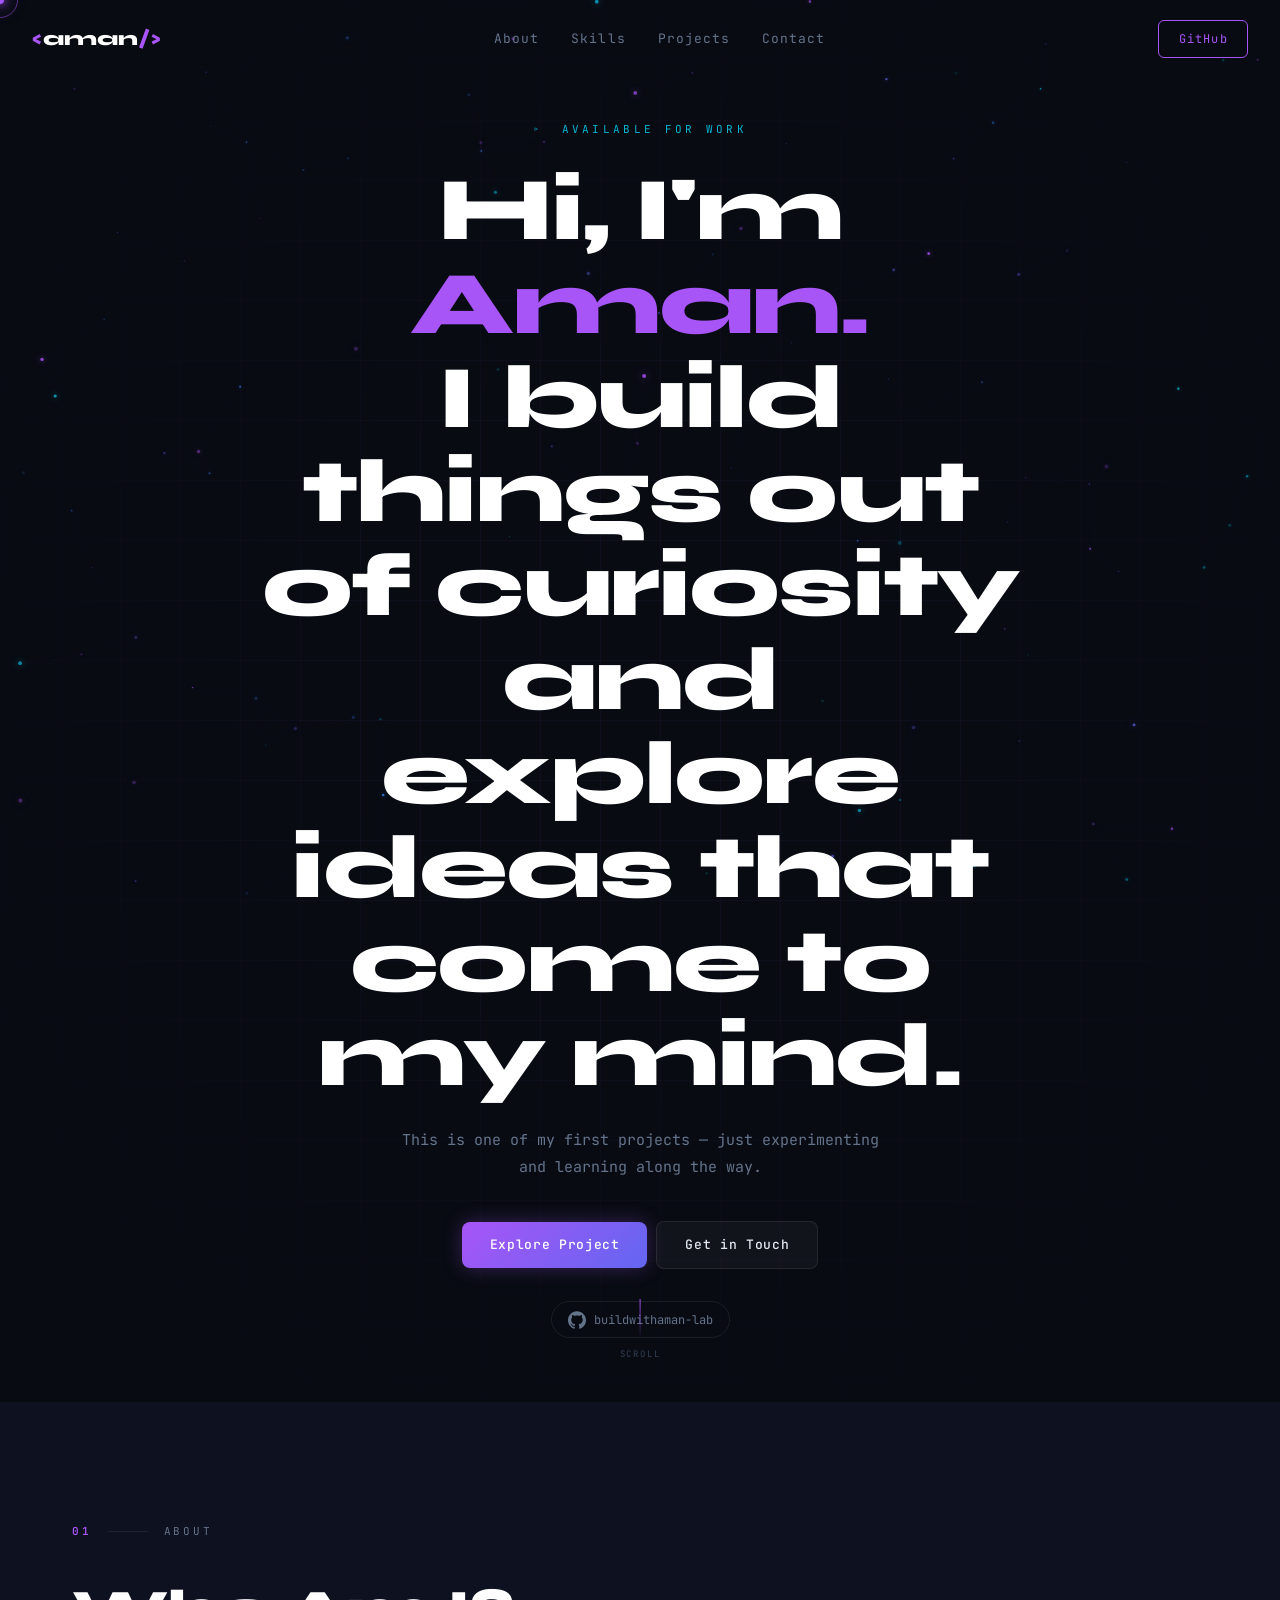
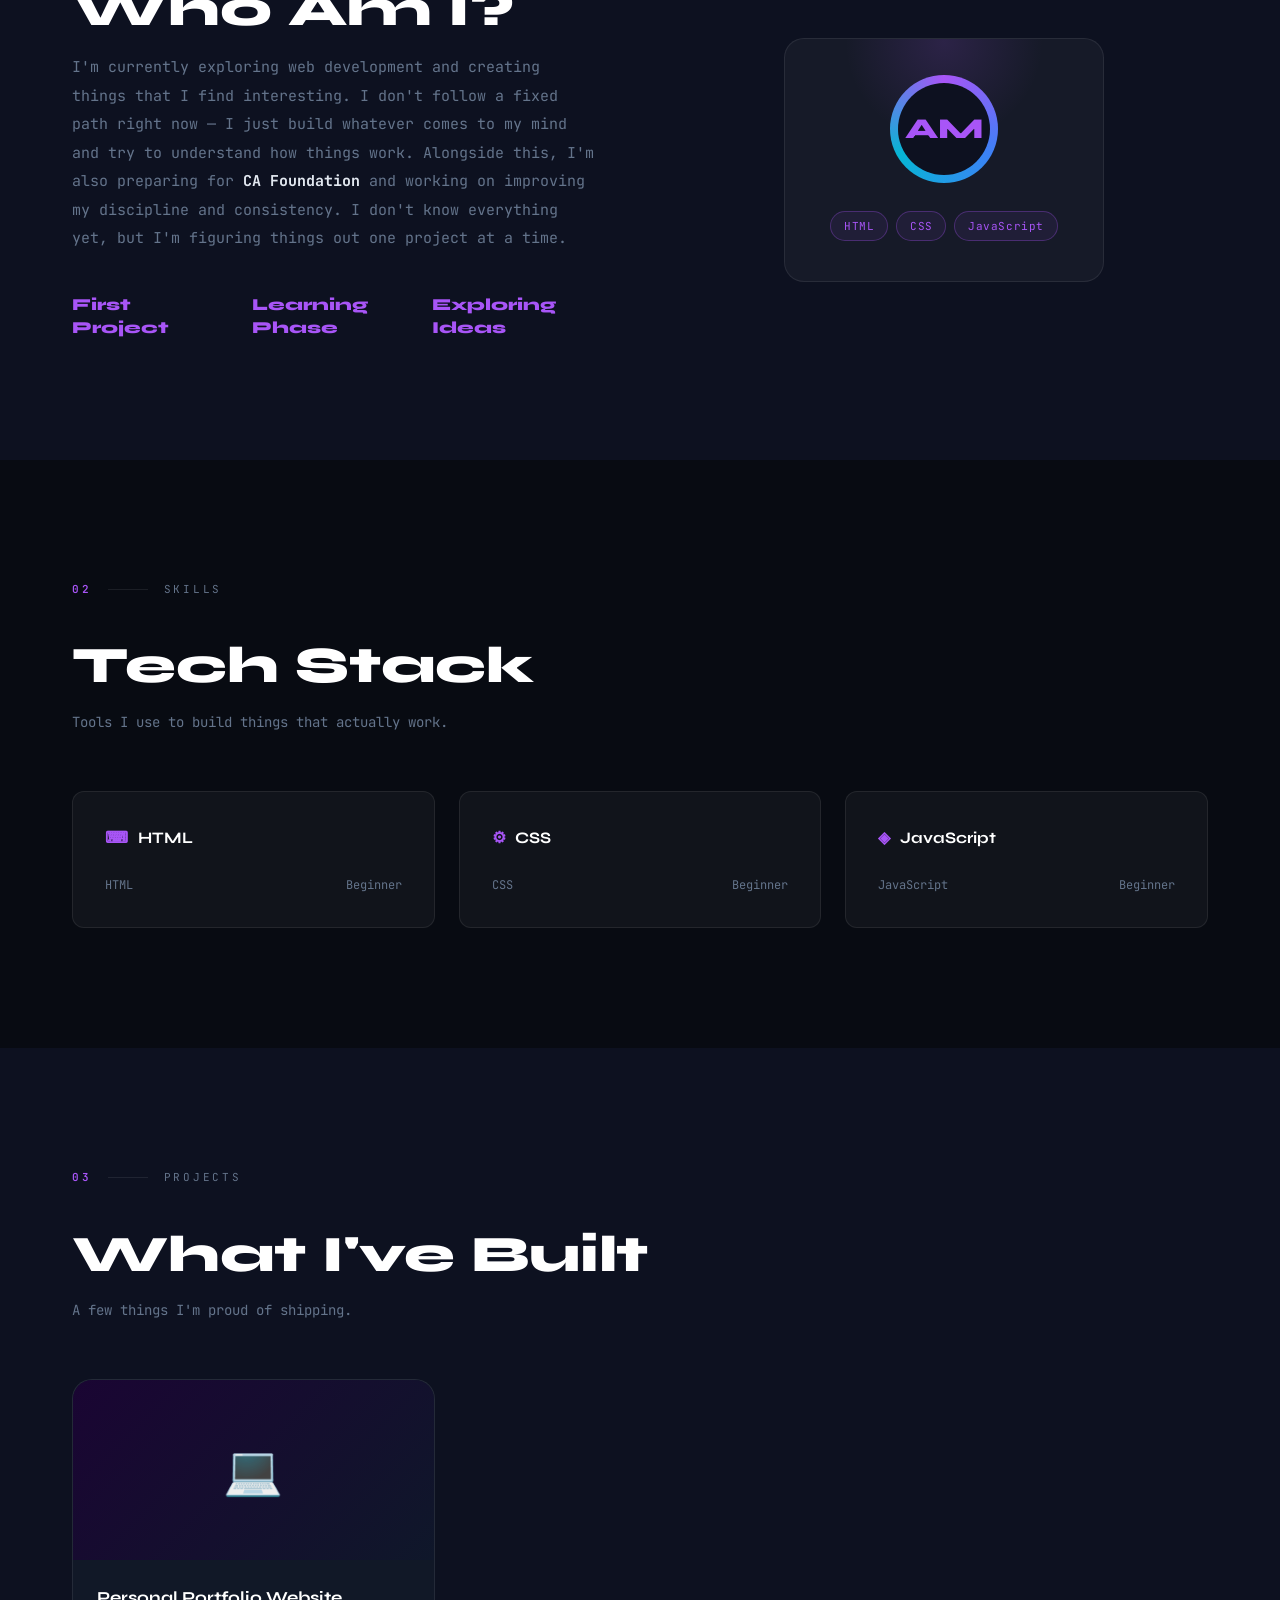
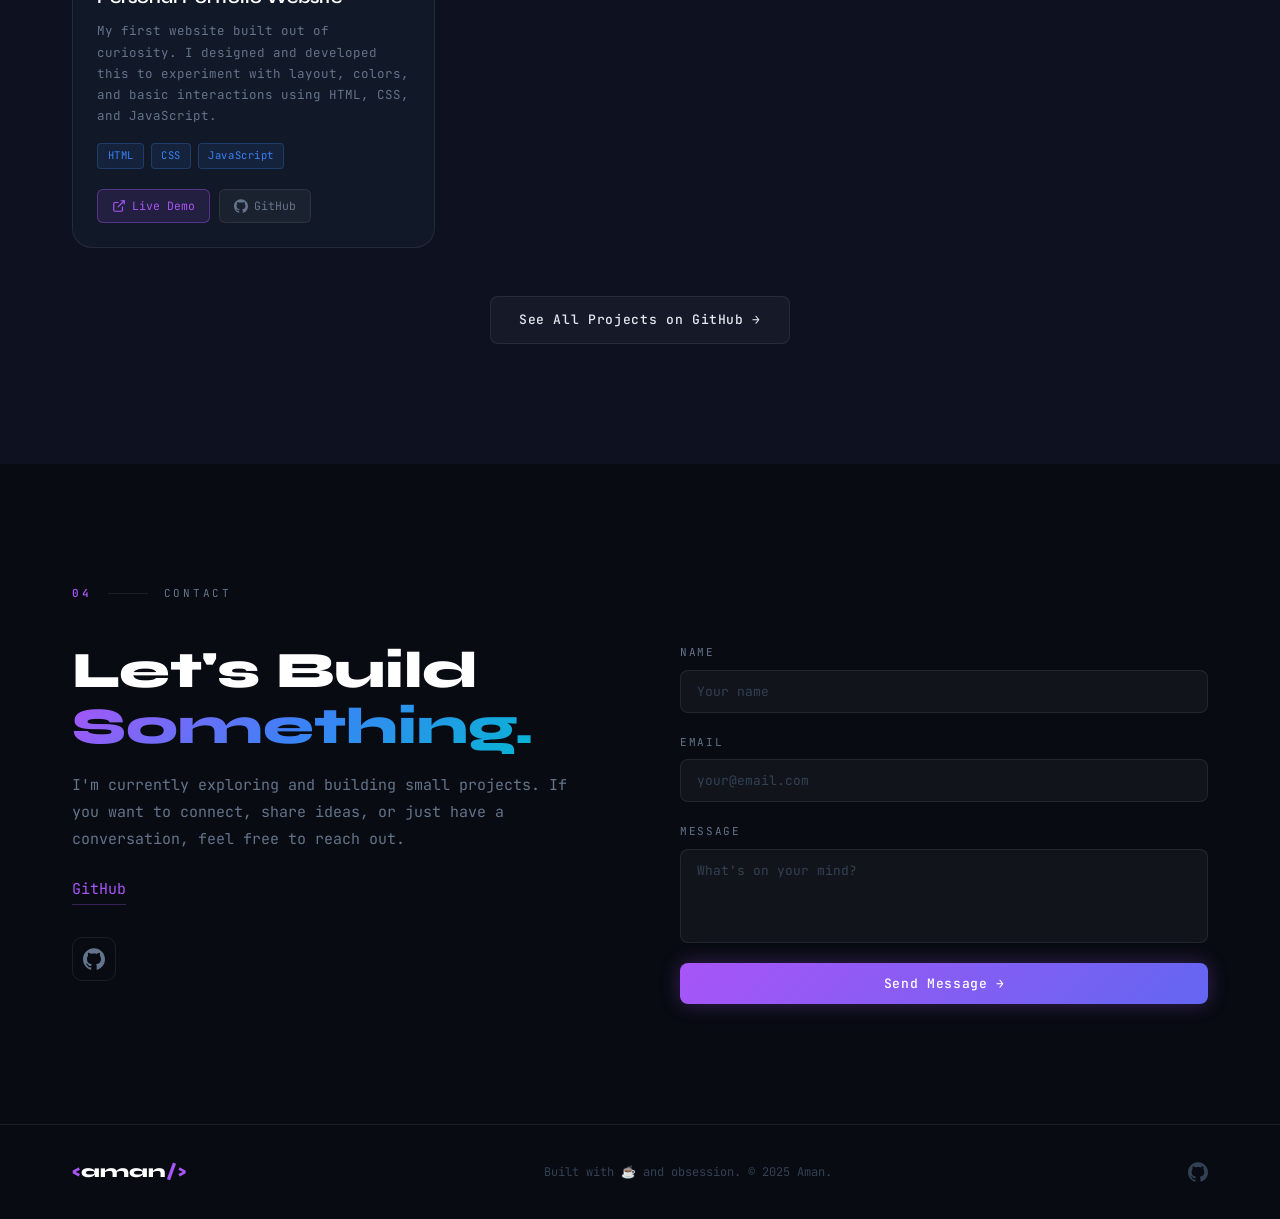
==== index.html @ fbc19b09 "🚀 My portfolio website launched!" ====
<!DOCTYPE html>
<html lang="en">
<head>
  <meta charset="UTF-8" />
  <meta name="viewport" content="width=device-width, initial-scale=1.0" />
  <title>Aman - Developer Portfolio</title>
  <link rel="stylesheet" href="style.css" />
  <link rel="preconnect" href="https://fonts.googleapis.com" />
  <link rel="preconnect" href="https://fonts.gstatic.com" crossorigin />
  <link href="https://fonts.googleapis.com/css2?family=Syne:wght@400;600;700;800&family=JetBrains+Mono:wght@300;400;500&display=swap" rel="stylesheet" />
</head>
<body>

  <!-- Custom Cursor -->
  <div class="cursor-dot" id="cursorDot"></div>
  <div class="cursor-ring" id="cursorRing"></div>

  <!-- Canvas for particles -->
  <canvas id="particleCanvas"></canvas>

  <!-- NAVBAR -->
  <nav class="navbar" id="navbar">
    <div class="nav-logo">
      <span class="logo-bracket">&lt;</span>aman<span class="logo-bracket">/&gt;</span>
    </div>
    <ul class="nav-links" id="navLinks">
      <li><a href="#about" class="nav-link">About</a></li>
      <li><a href="#skills" class="nav-link">Skills</a></li>
      <li><a href="#projects" class="nav-link">Projects</a></li>
      <li><a href="#contact" class="nav-link">Contact</a></li>
    </ul>
    <a href="https://github.com/buildwithaman-lab" target="_blank" class="nav-cta">GitHub</a>
    <button class="hamburger" id="hamburger" aria-label="Menu">
      <span></span><span></span><span></span>
    </button>
  </nav>

  <!-- HERO -->
  <section class="hero" id="hero">
    <div class="hero-grid-overlay"></div>
    <div class="hero-content">
      <p class="hero-eyebrow"><span class="blink">&#9657;</span>&nbsp;AVAILABLE FOR WORK</p>
      <h1 class="hero-title">
        <span class="line-reveal">Hi, I'm <em>Aman.</em></span>
        <span class="line-reveal delay-1">I build things out of curiosity</span>
        <span class="line-reveal delay-2">and explore ideas that come to my mind.</span>
      </h1>
      <p class="hero-sub line-reveal delay-3">
        This is one of my first projects &mdash; just experimenting<br />
        and learning along the way.
      </p>
      <div class="hero-actions line-reveal delay-4">
        <a href="#projects" class="btn btn-primary">Explore Project</a>
        <a href="#contact" class="btn btn-ghost">Get in Touch</a>
      </div>
      <div class="hero-social line-reveal delay-5">
        <a href="https://github.com/buildwithaman-lab" target="_blank" class="social-chip">
          <svg width="18" height="18" viewBox="0 0 24 24" fill="currentColor"><path d="M12 .297c-6.63 0-12 5.373-12 12 0 5.303 3.438 9.8 8.205 11.385.6.113.82-.258.82-.577 0-.285-.01-1.04-.015-2.04-3.338.724-4.042-1.61-4.042-1.61C4.422 18.07 3.633 17.7 3.633 17.7c-1.087-.744.084-.729.084-.729 1.205.084 1.838 1.236 1.838 1.236 1.07 1.835 2.809 1.305 3.495.998.108-.776.417-1.305.76-1.605-2.665-.3-5.466-1.332-5.466-5.93 0-1.31.465-2.38 1.235-3.22-.135-.303-.54-1.523.105-3.176 0 0 1.005-.322 3.3 1.23.96-.267 1.98-.399 3-.405 1.02.006 2.04.138 3 .405 2.28-1.552 3.285-1.23 3.285-1.23.645 1.653.24 2.873.12 3.176.765.84 1.23 1.91 1.23 3.22 0 4.61-2.805 5.625-5.475 5.92.42.36.81 1.096.81 2.22 0 1.606-.015 2.896-.015 3.286 0 .315.21.69.825.57C20.565 22.092 24 17.592 24 12.297c0-6.627-5.373-12-12-12"/></svg>
          buildwithaman-lab
        </a>
      </div>
    </div>
    <div class="hero-scroll-hint">
      <div class="scroll-line"></div>
      <span>SCROLL</span>
    </div>
  </section>

  <!-- ABOUT -->
  <section class="about section" id="about">
    <div class="container">
      <div class="section-label">
        <span class="label-number">01</span>
        <span class="label-line"></span>
        <span class="label-text">ABOUT</span>
      </div>
      <div class="about-grid">
        <div class="about-text reveal">
          <h2 class="section-title">Who Am I?</h2>
          <p>
            I'm currently exploring web development and creating things that I find interesting. I don't
            follow a fixed path right now &mdash; I just build whatever comes to my mind and try to understand
            how things work. Alongside this, I'm also preparing for <strong>CA Foundation</strong> and working
            on improving my discipline and consistency. I don't know everything yet, but I'm figuring things
            out one project at a time.
          </p>
          <div class="about-stats">
            <div class="stat-item">
              <span class="stat-num stat-text">First Project</span>
            </div>
            <div class="stat-item">
              <span class="stat-num stat-text">Learning Phase</span>
            </div>
            <div class="stat-item">
              <span class="stat-num stat-text">Exploring Ideas</span>
            </div>
          </div>
        </div>
        <div class="about-card-wrap reveal delay-1">
          <div class="about-card">
            <div class="card-glow"></div>
            <div class="about-avatar">
              <div class="avatar-ring"></div>
              <div class="avatar-inner">
                <span>AM</span>
              </div>
            </div>
            <div class="about-tags">
              <span class="tag">HTML</span>
              <span class="tag">CSS</span>
              <span class="tag">JavaScript</span>
            </div>
          </div>
        </div>
      </div>
    </div>
  </section>

  <!-- SKILLS -->
  <section class="skills section" id="skills">
    <div class="container">
      <div class="section-label">
        <span class="label-number">02</span>
        <span class="label-line"></span>
        <span class="label-text">SKILLS</span>
      </div>
      <h2 class="section-title reveal">Tech Stack</h2>
      <p class="section-sub reveal">Tools I use to build things that actually work.</p>
      <div class="skills-grid">

        <div class="skill-category reveal">
          <h3 class="category-title"><span class="cat-icon">&#9000;</span> HTML</h3>
          <div class="skill-list">
            <div class="skill-item skill-text-only">
              <span>HTML</span>
              <span class="skill-level">Beginner</span>
            </div>
          </div>
        </div>

        <div class="skill-category reveal delay-1">
          <h3 class="category-title"><span class="cat-icon">&#9881;</span> CSS</h3>
          <div class="skill-list">
            <div class="skill-item skill-text-only">
              <span>CSS</span>
              <span class="skill-level">Beginner</span>
            </div>
          </div>
        </div>

        <div class="skill-category reveal delay-2">
          <h3 class="category-title"><span class="cat-icon">&#9672;</span> JavaScript</h3>
          <div class="skill-list">
            <div class="skill-item skill-text-only">
              <span>JavaScript</span>
              <span class="skill-level">Beginner</span>
            </div>
          </div>
        </div>

      </div>
    </div>
  </section>

  <!-- PROJECTS -->
  <section class="projects section" id="projects">
    <div class="container">
      <div class="section-label">
        <span class="label-number">03</span>
        <span class="label-line"></span>
        <span class="label-text">PROJECTS</span>
      </div>
      <h2 class="section-title reveal">What I've Built</h2>
      <p class="section-sub reveal">A few things I'm proud of shipping.</p>
      <div class="projects-grid">

        <div class="project-card reveal">
          <div class="project-img">
            <div class="project-img-placeholder p1">
              <span class="proj-icon">&#128187;</span>
            </div>
            <div class="project-overlay">
              <span>View Project</span>
            </div>
          </div>
          <div class="project-body">
            <h3 class="project-title">Personal Portfolio Website</h3>
            <p class="project-desc">My first website built out of curiosity. I designed and developed this to experiment with layout, colors, and basic interactions using HTML, CSS, and JavaScript.</p>
            <div class="tech-stack">
              <span class="tech-badge">HTML</span>
              <span class="tech-badge">CSS</span>
              <span class="tech-badge">JavaScript</span>
            </div>
            <div class="project-actions">
              <a href="#hero" class="proj-btn proj-btn-primary">
                <svg width="14" height="14" viewBox="0 0 24 24" fill="none" stroke="currentColor" stroke-width="2"><path d="M18 13v6a2 2 0 0 1-2 2H5a2 2 0 0 1-2-2V8a2 2 0 0 1 2-2h6"/><polyline points="15 3 21 3 21 9"/><line x1="10" y1="14" x2="21" y2="3"/></svg>
                Live Demo
              </a>
              <a href="https://github.com/buildwithaman-lab" target="_blank" class="proj-btn">
                <svg width="14" height="14" viewBox="0 0 24 24" fill="currentColor"><path d="M12 .297c-6.63 0-12 5.373-12 12 0 5.303 3.438 9.8 8.205 11.385.6.113.82-.258.82-.577 0-.285-.01-1.04-.015-2.04-3.338.724-4.042-1.61-4.042-1.61C4.422 18.07 3.633 17.7 3.633 17.7c-1.087-.744.084-.729.084-.729 1.205.084 1.838 1.236 1.838 1.236 1.07 1.835 2.809 1.305 3.495.998.108-.776.417-1.305.76-1.605-2.665-.3-5.466-1.332-5.466-5.93 0-1.31.465-2.38 1.235-3.22-.135-.303-.54-1.523.105-3.176 0 0 1.005-.322 3.3 1.23.96-.267 1.98-.399 3-.405 1.02.006 2.04.138 3 .405 2.28-1.552 3.285-1.23 3.285-1.23.645 1.653.24 2.873.12 3.176.765.84 1.23 1.91 1.23 3.22 0 4.61-2.805 5.625-5.475 5.92.42.36.81 1.096.81 2.22 0 1.606-.015 2.896-.015 3.286 0 .315.21.69.825.57C20.565 22.092 24 17.592 24 12.297c0-6.627-5.373-12-12-12"/></svg>
                GitHub
              </a>
            </div>
          </div>
        </div>

      </div>

      <div class="more-projects reveal">
        <a href="https://github.com/buildwithaman-lab" target="_blank" class="btn btn-ghost">
          See All Projects on GitHub &rarr;
        </a>
      </div>
    </div>
  </section>

  <!-- CONTACT -->
  <section class="contact section" id="contact">
    <div class="container">
      <div class="section-label">
        <span class="label-number">04</span>
        <span class="label-line"></span>
        <span class="label-text">CONTACT</span>
      </div>
      <div class="contact-inner">
        <div class="contact-text reveal">
          <h2 class="section-title">Let's Build<br /><span class="gradient-text">Something.</span></h2>
          <p>
            I'm currently exploring and building small projects. If you want to connect, share ideas, or
            just have a conversation, feel free to reach out.
          </p>
          <a href="https://github.com/buildwithaman-lab" target="_blank" class="contact-email">
            GitHub
          </a>
          <div class="contact-socials">
            <a href="https://github.com/buildwithaman-lab" target="_blank" class="social-link" aria-label="GitHub">
              <svg width="22" height="22" viewBox="0 0 24 24" fill="currentColor"><path d="M12 .297c-6.63 0-12 5.373-12 12 0 5.303 3.438 9.8 8.205 11.385.6.113.82-.258.82-.577 0-.285-.01-1.04-.015-2.04-3.338.724-4.042-1.61-4.042-1.61C4.422 18.07 3.633 17.7 3.633 17.7c-1.087-.744.084-.729.084-.729 1.205.084 1.838 1.236 1.838 1.236 1.07 1.835 2.809 1.305 3.495.998.108-.776.417-1.305.76-1.605-2.665-.3-5.466-1.332-5.466-5.93 0-1.31.465-2.38 1.235-3.22-.135-.303-.54-1.523.105-3.176 0 0 1.005-.322 3.3 1.23.96-.267 1.98-.399 3-.405 1.02.006 2.04.138 3 .405 2.28-1.552 3.285-1.23 3.285-1.23.645 1.653.24 2.873.12 3.176.765.84 1.23 1.91 1.23 3.22 0 4.61-2.805 5.625-5.475 5.92.42.36.81 1.096.81 2.22 0 1.606-.015 2.896-.015 3.286 0 .315.21.69.825.57C20.565 22.092 24 17.592 24 12.297c0-6.627-5.373-12-12-12"/></svg>
            </a>
          </div>
        </div>
        <form class="contact-form reveal delay-1" id="contactForm">
          <div class="form-group">
            <label for="name">Name</label>
            <input type="text" id="name" placeholder="Your name" required />
          </div>
          <div class="form-group">
            <label for="email">Email</label>
            <input type="email" id="email" placeholder="your@email.com" required />
          </div>
          <div class="form-group">
            <label for="message">Message</label>
            <textarea id="message" rows="4" placeholder="What's on your mind?" required></textarea>
          </div>
          <button type="submit" class="btn btn-primary btn-full">
            <span class="btn-text">Send Message</span>
            <span class="btn-icon">&rarr;</span>
          </button>
          <div class="form-success" id="formSuccess">
            &#10003; Message sent! I'll get back to you soon.
          </div>
        </form>
      </div>
    </div>
  </section>

  <!-- FOOTER -->
  <footer class="footer">
    <div class="container">
      <div class="footer-inner">
        <div class="footer-logo">
          <span class="logo-bracket">&lt;</span>aman<span class="logo-bracket">/&gt;</span>
        </div>
        <p class="footer-copy">
          Built with &#9749; and obsession. &copy; 2025 Aman.
        </p>
        <a href="https://github.com/buildwithaman-lab" target="_blank" class="footer-gh">
          <svg width="20" height="20" viewBox="0 0 24 24" fill="currentColor"><path d="M12 .297c-6.63 0-12 5.373-12 12 0 5.303 3.438 9.8 8.205 11.385.6.113.82-.258.82-.577 0-.285-.01-1.04-.015-2.04-3.338.724-4.042-1.61-4.042-1.61C4.422 18.07 3.633 17.7 3.633 17.7c-1.087-.744.084-.729.084-.729 1.205.084 1.838 1.236 1.838 1.236 1.07 1.835 2.809 1.305 3.495.998.108-.776.417-1.305.76-1.605-2.665-.3-5.466-1.332-5.466-5.93 0-1.31.465-2.38 1.235-3.22-.135-.303-.54-1.523.105-3.176 0 0 1.005-.322 3.3 1.23.96-.267 1.98-.399 3-.405 1.02.006 2.04.138 3 .405 2.28-1.552 3.285-1.23 3.285-1.23.645 1.653.24 2.873.12 3.176.765.84 1.23 1.91 1.23 3.22 0 4.61-2.805 5.625-5.475 5.92.42.36.81 1.096.81 2.22 0 1.606-.015 2.896-.015 3.286 0 .315.21.69.825.57C20.565 22.092 24 17.592 24 12.297c0-6.627-5.373-12-12-12"/></svg>
        </a>
      </div>
    </div>
  </footer>

  <script src="script.js"></script>
</body>
</html>
---- style.css ----
/* ━━━━━━━━━━━━━━━━━━━━━━━━━━━━━━━━━━━━━━━━
   AMAN PORTFOLIO — style.css
   Dark Cyberpunk × Neon Precision
   ━━━━━━━━━━━━━━━━━━━━━━━━━━━━━━━━━━━━━━━━ */

/* ─── RESET & VARIABLES ─── */
*, *::before, *::after { box-sizing: border-box; margin: 0; padding: 0; }

:root {
  --bg:           #080b12;
  --bg-2:         #0d1120;
  --bg-3:         #111827;
  --surface:      rgba(255,255,255,0.04);
  --border:       rgba(255,255,255,0.08);

  --neon-purple:  #a855f7;
  --neon-blue:    #3b82f6;
  --neon-cyan:    #06b6d4;
  --accent:       #a855f7;

  --text:         #e2e8f0;
  --text-muted:   #64748b;
  --text-faint:   #334155;

  --font-display: 'Syne', sans-serif;
  --font-mono:    'JetBrains Mono', monospace;

  --radius:       12px;
  --radius-lg:    20px;
  --transition:   0.3s cubic-bezier(0.4,0,0.2,1);
}

html { scroll-behavior: smooth; }

body {
  background: var(--bg);
  color: var(--text);
  font-family: var(--font-mono);
  font-size: 15px;
  line-height: 1.7;
  overflow-x: hidden;
  cursor: none;
}

/* Scrollbar */
::-webkit-scrollbar { width: 4px; }
::-webkit-scrollbar-track { background: var(--bg); }
::-webkit-scrollbar-thumb { background: var(--neon-purple); border-radius: 2px; }

/* ─── CANVAS ─── */
#particleCanvas {
  position: fixed;
  inset: 0;
  z-index: 0;
  pointer-events: none;
}

/* ─── CURSOR ─── */
.cursor-dot {
  width: 8px; height: 8px;
  background: var(--neon-purple);
  border-radius: 50%;
  position: fixed;
  pointer-events: none;
  z-index: 9999;
  transform: translate(-50%, -50%);
  transition: opacity 0.2s;
  box-shadow: 0 0 10px var(--neon-purple), 0 0 20px var(--neon-purple);
}

.cursor-ring {
  width: 36px; height: 36px;
  border: 1.5px solid rgba(168,85,247,0.5);
  border-radius: 50%;
  position: fixed;
  pointer-events: none;
  z-index: 9998;
  transform: translate(-50%, -50%);
  transition: width 0.3s, height 0.3s, border-color 0.3s, background 0.3s;
}

.cursor-ring.hover {
  width: 52px; height: 52px;
  border-color: var(--neon-purple);
  background: rgba(168,85,247,0.08);
}

/* ─── UTILS ─── */
.container {
  max-width: 1200px;
  margin: 0 auto;
  padding: 0 2rem;
}

.section { padding: 120px 0; position: relative; z-index: 1; }

.gradient-text {
  background: linear-gradient(135deg, var(--neon-purple), var(--neon-blue), var(--neon-cyan));
  -webkit-background-clip: text;
  -webkit-text-fill-color: transparent;
  background-clip: text;
}

.section-label {
  display: flex;
  align-items: center;
  gap: 1rem;
  margin-bottom: 2.5rem;
  font-size: 11px;
  letter-spacing: 0.25em;
  color: var(--text-muted);
}

.label-number { color: var(--neon-purple); font-weight: 600; }
.label-line { flex: 0 0 40px; height: 1px; background: var(--border); }

.section-title {
  font-family: var(--font-display);
  font-size: clamp(2rem, 4vw, 3.2rem);
  font-weight: 800;
  line-height: 1.1;
  margin-bottom: 1rem;
  color: #fff;
}

.section-sub {
  color: var(--text-muted);
  margin-bottom: 3.5rem;
  font-size: 14px;
}

/* ─── REVEAL ANIMATION ─── */
.reveal {
  opacity: 0;
  transform: translateY(30px);
  transition: opacity 0.7s ease, transform 0.7s ease;
}
.reveal.visible { opacity: 1; transform: translateY(0); }
.reveal.delay-1 { transition-delay: 0.15s; }
.reveal.delay-2 { transition-delay: 0.3s; }
.reveal.delay-3 { transition-delay: 0.45s; }

/* ─── BUTTONS ─── */
.btn {
  display: inline-flex;
  align-items: center;
  gap: 0.5rem;
  padding: 0.75rem 1.75rem;
  border-radius: 8px;
  font-family: var(--font-mono);
  font-size: 13px;
  font-weight: 500;
  letter-spacing: 0.05em;
  text-decoration: none;
  cursor: none;
  transition: var(--transition);
  border: none;
  position: relative;
  overflow: hidden;
}

.btn-primary {
  background: linear-gradient(135deg, var(--neon-purple), #6366f1);
  color: #fff;
  box-shadow: 0 0 20px rgba(168,85,247,0.3);
}
.btn-primary:hover {
  transform: translateY(-2px);
  box-shadow: 0 0 35px rgba(168,85,247,0.55);
}

.btn-ghost {
  border: 1px solid var(--border);
  color: var(--text);
  background: var(--surface);
}
.btn-ghost:hover {
  border-color: var(--neon-purple);
  color: var(--neon-purple);
  background: rgba(168,85,247,0.08);
}

.btn-full { width: 100%; justify-content: center; }

/* ─── NAVBAR ─── */
.navbar {
  position: fixed;
  top: 0; left: 0; right: 0;
  z-index: 100;
  display: flex;
  align-items: center;
  justify-content: space-between;
  padding: 1.25rem 2rem;
  transition: background 0.3s, backdrop-filter 0.3s, border-bottom 0.3s;
}
.navbar.scrolled {
  background: rgba(8,11,18,0.85);
  backdrop-filter: blur(20px);
  border-bottom: 1px solid var(--border);
}

.nav-logo {
  font-family: var(--font-display);
  font-size: 1.25rem;
  font-weight: 800;
  color: #fff;
  text-decoration: none;
}
.logo-bracket { color: var(--neon-purple); }

.nav-links {
  display: flex;
  gap: 2rem;
  list-style: none;
}
.nav-link {
  color: var(--text-muted);
  text-decoration: none;
  font-size: 13px;
  letter-spacing: 0.08em;
  transition: color var(--transition);
  cursor: none;
}
.nav-link:hover { color: var(--neon-purple); }

.nav-cta {
  display: flex;
  align-items: center;
  gap: 0.4rem;
  padding: 0.5rem 1.2rem;
  border: 1px solid var(--neon-purple);
  border-radius: 6px;
  color: var(--neon-purple);
  text-decoration: none;
  font-size: 12px;
  letter-spacing: 0.1em;
  transition: var(--transition);
  cursor: none;
}
.nav-cta:hover {
  background: rgba(168,85,247,0.12);
  box-shadow: 0 0 15px rgba(168,85,247,0.3);
}

.hamburger {
  display: none;
  flex-direction: column;
  gap: 5px;
  background: none;
  border: none;
  cursor: none;
  padding: 4px;
}
.hamburger span {
  display: block;
  width: 22px; height: 2px;
  background: var(--text);
  transition: var(--transition);
}

/* ─── HERO ─── */
.hero {
  min-height: 100vh;
  display: flex;
  align-items: center;
  justify-content: center;
  padding: 120px 2rem 4rem;
  position: relative;
  z-index: 1;
  overflow: hidden;
}

.hero-grid-overlay {
  position: absolute;
  inset: 0;
  background-image:
    linear-gradient(rgba(168,85,247,0.05) 1px, transparent 1px),
    linear-gradient(90deg, rgba(168,85,247,0.05) 1px, transparent 1px);
  background-size: 60px 60px;
  mask-image: radial-gradient(ellipse at 50% 50%, black 30%, transparent 80%);
  pointer-events: none;
}

.hero-content {
  max-width: 820px;
  text-align: center;
}

.hero-eyebrow {
  font-size: 11px;
  letter-spacing: 0.3em;
  color: var(--neon-cyan);
  margin-bottom: 1.5rem;
  display: flex;
  align-items: center;
  justify-content: center;
  gap: 0.5rem;
}

.blink { animation: blink 1s step-end infinite; }
@keyframes blink { 50% { opacity: 0; } }

.hero-title {
  font-family: var(--font-display);
  font-size: clamp(2.8rem, 7vw, 6rem);
  font-weight: 800;
  line-height: 1.05;
  letter-spacing: -0.02em;
  color: #fff;
  margin-bottom: 1.5rem;
  display: flex;
  flex-direction: column;
}
.hero-title em { font-style: normal; color: var(--neon-purple); }

.hero-sub {
  color: var(--text-muted);
  font-size: 15px;
  margin-bottom: 2.5rem;
  line-height: 1.8;
}

.hero-actions {
  display: flex;
  gap: 1rem;
  justify-content: center;
  flex-wrap: wrap;
  margin-bottom: 2rem;
}

.hero-social { display: flex; justify-content: center; }

.social-chip {
  display: inline-flex;
  align-items: center;
  gap: 0.5rem;
  padding: 0.45rem 1rem;
  border-radius: 100px;
  border: 1px solid var(--border);
  color: var(--text-muted);
  text-decoration: none;
  font-size: 12px;
  transition: var(--transition);
  cursor: none;
}
.social-chip:hover {
  border-color: var(--neon-purple);
  color: var(--neon-purple);
  background: rgba(168,85,247,0.07);
}

/* Line reveal */
.line-reveal {
  display: block;
  opacity: 0;
  transform: translateY(25px);
  animation: lineReveal 0.8s cubic-bezier(0.4,0,0.2,1) forwards;
}
.delay-1 { animation-delay: 0.15s; }
.delay-2 { animation-delay: 0.3s; }
.delay-3 { animation-delay: 0.45s; }
.delay-4 { animation-delay: 0.6s; }
.delay-5 { animation-delay: 0.75s; }

@keyframes lineReveal {
  to { opacity: 1; transform: translateY(0); }
}

/* Scroll hint */
.hero-scroll-hint {
  position: absolute;
  bottom: 2.5rem;
  left: 50%;
  transform: translateX(-50%);
  display: flex;
  flex-direction: column;
  align-items: center;
  gap: 0.5rem;
  color: var(--text-faint);
  font-size: 9px;
  letter-spacing: 0.2em;
  animation: fadeIn 1.5s 1.2s both;
}
.scroll-line {
  width: 1px; height: 40px;
  background: linear-gradient(to bottom, var(--neon-purple), transparent);
  animation: scrollPulse 2s infinite;
}
@keyframes scrollPulse {
  0%,100% { opacity: 0.3; transform: scaleY(1); }
  50% { opacity: 1; transform: scaleY(1.1); }
}
@keyframes fadeIn { from { opacity: 0; } to { opacity: 1; } }

/* ─── ABOUT ─── */
.about { background: var(--bg-2); }

.about-grid {
  display: grid;
  grid-template-columns: 1fr 1fr;
  gap: 5rem;
  align-items: center;
}

.about-text p {
  color: var(--text-muted);
  margin-bottom: 1.25rem;
  line-height: 1.9;
}
.about-text strong { color: var(--text); }

.about-stats {
  display: flex;
  gap: 2.5rem;
  margin-top: 2.5rem;
  flex-wrap: wrap;
}
.stat-item { display: flex; flex-direction: column; gap: 4px; }
.stat-num {
  font-family: var(--font-display);
  font-size: 2.5rem;
  font-weight: 800;
  color: var(--neon-purple);
  line-height: 1;
}
.stat-num-suffix {
  font-family: var(--font-display);
  font-size: 2.5rem;
  font-weight: 800;
  color: var(--neon-purple);
  line-height: 1;
}
.stat-label { font-size: 11px; color: var(--text-muted); letter-spacing: 0.1em; }
.stat-text {
  font-size: 1.05rem;
  line-height: 1.4;
  max-width: 140px;
}

/* About card */
.about-card-wrap { display: flex; justify-content: center; }

.about-card {
  position: relative;
  padding: 2.5rem;
  background: var(--surface);
  border: 1px solid var(--border);
  border-radius: var(--radius-lg);
  display: flex;
  flex-direction: column;
  align-items: center;
  gap: 2rem;
  width: 100%;
  max-width: 320px;
  overflow: hidden;
}

.card-glow {
  position: absolute;
  top: -40%;
  left: 50%;
  transform: translateX(-50%);
  width: 200px; height: 200px;
  background: radial-gradient(circle, rgba(168,85,247,0.15) 0%, transparent 70%);
  pointer-events: none;
}

.about-avatar {
  position: relative;
  width: 100px; height: 100px;
  display: flex;
  align-items: center;
  justify-content: center;
}
.avatar-ring {
  position: absolute;
  inset: -4px;
  border-radius: 50%;
  background: conic-gradient(var(--neon-purple), var(--neon-blue), var(--neon-cyan), var(--neon-purple));
  animation: spinRing 4s linear infinite;
}
@keyframes spinRing { to { transform: rotate(360deg); } }

.avatar-inner {
  position: relative;
  z-index: 1;
  width: 92px; height: 92px;
  background: var(--bg-2);
  border-radius: 50%;
  display: flex;
  align-items: center;
  justify-content: center;
  font-family: var(--font-display);
  font-size: 1.8rem;
  font-weight: 800;
  color: var(--neon-purple);
}

.about-tags {
  display: flex;
  flex-wrap: wrap;
  gap: 0.5rem;
  justify-content: center;
}
.tag {
  padding: 0.3rem 0.8rem;
  border-radius: 100px;
  border: 1px solid rgba(168,85,247,0.3);
  font-size: 11px;
  color: var(--neon-purple);
  background: rgba(168,85,247,0.07);
  letter-spacing: 0.05em;
}

/* ─── SKILLS ─── */
.skills { background: var(--bg); }

.skills-grid {
  display: grid;
  grid-template-columns: repeat(3, 1fr);
  gap: 1.5rem;
}

.skill-category {
  background: var(--surface);
  border: 1px solid var(--border);
  border-radius: var(--radius);
  padding: 2rem;
  transition: border-color var(--transition), transform var(--transition);
}
.skill-category:hover {
  border-color: rgba(168,85,247,0.35);
  transform: translateY(-4px);
}

.category-title {
  font-family: var(--font-display);
  font-size: 1rem;
  font-weight: 700;
  color: #fff;
  margin-bottom: 1.5rem;
  display: flex;
  align-items: center;
  gap: 0.6rem;
}
.cat-icon { color: var(--neon-purple); }

.skill-list { display: flex; flex-direction: column; gap: 1rem; }

.skill-item { display: flex; flex-direction: column; gap: 6px; }
.skill-item > span { font-size: 12px; color: var(--text-muted); }
.skill-text-only {
  flex-direction: row;
  align-items: center;
  justify-content: space-between;
  gap: 1rem;
}
.skill-level {
  font-size: 12px;
  color: var(--text-muted);
}

.skill-bar {
  height: 4px;
  background: rgba(255,255,255,0.06);
  border-radius: 2px;
  overflow: hidden;
}
.skill-fill {
  height: 100%;
  width: 0;
  background: linear-gradient(90deg, var(--neon-purple), var(--neon-blue));
  border-radius: 2px;
  transition: width 1.2s cubic-bezier(0.4,0,0.2,1);
  box-shadow: 0 0 8px rgba(168,85,247,0.5);
}

/* ─── PROJECTS ─── */
.projects { background: var(--bg-2); }

.projects-grid {
  display: grid;
  grid-template-columns: repeat(3, 1fr);
  gap: 1.5rem;
  margin-bottom: 3rem;
}

.project-card {
  background: var(--bg-3);
  border: 1px solid var(--border);
  border-radius: var(--radius-lg);
  overflow: hidden;
  transition: transform var(--transition), border-color var(--transition), box-shadow var(--transition);
}
.project-card:hover {
  transform: translateY(-6px);
  border-color: rgba(168,85,247,0.4);
  box-shadow: 0 20px 60px rgba(0,0,0,0.4), 0 0 30px rgba(168,85,247,0.1);
}

.project-img {
  position: relative;
  height: 180px;
  overflow: hidden;
}
.project-img-placeholder {
  width: 100%; height: 100%;
  display: flex;
  align-items: center;
  justify-content: center;
  font-size: 3rem;
  transition: transform var(--transition);
}
.p1 { background: linear-gradient(135deg, #1a0533, #0f172a); }
.p2 { background: linear-gradient(135deg, #0a1628, #1a1040); }
.p3 { background: linear-gradient(135deg, #051828, #0f2040); }

.project-card:hover .project-img-placeholder { transform: scale(1.05); }

.project-overlay {
  position: absolute;
  inset: 0;
  background: rgba(168,85,247,0.15);
  backdrop-filter: blur(4px);
  display: flex;
  align-items: center;
  justify-content: center;
  color: var(--neon-purple);
  font-size: 13px;
  letter-spacing: 0.1em;
  opacity: 0;
  transition: opacity var(--transition);
}
.project-card:hover .project-overlay { opacity: 1; }

.project-body { padding: 1.5rem; }

.project-title {
  font-family: var(--font-display);
  font-size: 1.05rem;
  font-weight: 700;
  color: #fff;
  margin-bottom: 0.5rem;
}

.project-desc {
  font-size: 12.5px;
  color: var(--text-muted);
  line-height: 1.7;
  margin-bottom: 1rem;
}

.tech-stack {
  display: flex;
  flex-wrap: wrap;
  gap: 0.4rem;
  margin-bottom: 1.25rem;
}
.tech-badge {
  padding: 0.2rem 0.6rem;
  border-radius: 4px;
  font-size: 10.5px;
  letter-spacing: 0.05em;
  background: rgba(59,130,246,0.1);
  border: 1px solid rgba(59,130,246,0.25);
  color: var(--neon-blue);
}

.project-actions { display: flex; gap: 0.6rem; }

.proj-btn {
  display: inline-flex;
  align-items: center;
  gap: 0.4rem;
  padding: 0.4rem 0.85rem;
  border-radius: 6px;
  font-size: 11.5px;
  text-decoration: none;
  color: var(--text-muted);
  border: 1px solid var(--border);
  background: var(--surface);
  transition: var(--transition);
  cursor: none;
  font-family: var(--font-mono);
}
.proj-btn:hover {
  color: var(--text);
  border-color: rgba(255,255,255,0.2);
}
.proj-btn-primary {
  background: rgba(168,85,247,0.12);
  border-color: rgba(168,85,247,0.4);
  color: var(--neon-purple);
}
.proj-btn-primary:hover {
  background: rgba(168,85,247,0.22);
  border-color: var(--neon-purple);
  color: var(--neon-purple);
  box-shadow: 0 0 12px rgba(168,85,247,0.25);
}

.more-projects { display: flex; justify-content: center; }

/* ─── CONTACT ─── */
.contact { background: var(--bg); }

.contact-inner {
  display: grid;
  grid-template-columns: 1fr 1fr;
  gap: 5rem;
  align-items: start;
}

.contact-text p {
  color: var(--text-muted);
  margin-bottom: 1.5rem;
  line-height: 1.8;
}

.contact-email {
  display: inline-block;
  font-size: 15px;
  color: var(--neon-purple);
  text-decoration: none;
  border-bottom: 1px solid rgba(168,85,247,0.3);
  padding-bottom: 2px;
  transition: border-color var(--transition), color var(--transition);
  cursor: none;
  margin-bottom: 2rem;
}
.contact-email:hover {
  border-color: var(--neon-purple);
  color: var(--neon-cyan);
}

.contact-socials { display: flex; gap: 1rem; }
.social-link {
  display: flex;
  align-items: center;
  justify-content: center;
  width: 44px; height: 44px;
  border-radius: 10px;
  border: 1px solid var(--border);
  color: var(--text-muted);
  text-decoration: none;
  transition: var(--transition);
  cursor: none;
}
.social-link:hover {
  border-color: var(--neon-purple);
  color: var(--neon-purple);
  background: rgba(168,85,247,0.08);
  box-shadow: 0 0 15px rgba(168,85,247,0.2);
}

/* Contact Form */
.contact-form { display: flex; flex-direction: column; gap: 1.25rem; }

.form-group { display: flex; flex-direction: column; gap: 0.5rem; }
.form-group label {
  font-size: 11px;
  letter-spacing: 0.15em;
  color: var(--text-muted);
  text-transform: uppercase;
}

.form-group input,
.form-group textarea {
  background: var(--surface);
  border: 1px solid var(--border);
  border-radius: 8px;
  padding: 0.75rem 1rem;
  color: var(--text);
  font-family: var(--font-mono);
  font-size: 13px;
  outline: none;
  transition: border-color var(--transition), box-shadow var(--transition);
  resize: none;
}
.form-group input:focus,
.form-group textarea:focus {
  border-color: rgba(168,85,247,0.6);
  box-shadow: 0 0 0 3px rgba(168,85,247,0.08);
}

.form-group input::placeholder,
.form-group textarea::placeholder { color: var(--text-faint); }

.btn-icon { transition: transform var(--transition); }
.btn-primary:hover .btn-icon { transform: translateX(4px); }

.form-success {
  display: none;
  text-align: center;
  color: var(--neon-cyan);
  font-size: 13px;
  padding: 0.75rem;
  border-radius: 8px;
  background: rgba(6,182,212,0.08);
  border: 1px solid rgba(6,182,212,0.2);
  animation: fadeIn 0.4s ease;
}

/* ─── FOOTER ─── */
.footer {
  position: relative;
  z-index: 1;
  border-top: 1px solid var(--border);
  padding: 2rem 0;
  background: var(--bg);
}

.footer-inner {
  display: flex;
  align-items: center;
  justify-content: space-between;
  flex-wrap: wrap;
  gap: 1rem;
}

.footer-logo {
  font-family: var(--font-display);
  font-size: 1.1rem;
  font-weight: 800;
  color: #fff;
}

.footer-copy {
  font-size: 12px;
  color: var(--text-faint);
}

.footer-gh {
  display: flex;
  align-items: center;
  color: var(--text-faint);
  text-decoration: none;
  transition: color var(--transition);
  cursor: none;
}
.footer-gh:hover { color: var(--neon-purple); }

/* ─── MOBILE ─── */
@media (max-width: 900px) {
  .about-grid { grid-template-columns: 1fr; gap: 3rem; }
  .skills-grid { grid-template-columns: 1fr; }
  .projects-grid { grid-template-columns: 1fr; }
  .contact-inner { grid-template-columns: 1fr; gap: 3rem; }
  .about-card-wrap { display: none; }
}

@media (max-width: 768px) {
  .nav-links, .nav-cta { display: none; }

  .nav-links.open {
    display: flex;
    flex-direction: column;
    position: fixed;
    top: 64px; left: 0; right: 0;
    background: rgba(8,11,18,0.97);
    backdrop-filter: blur(20px);
    padding: 2rem;
    gap: 1.5rem;
    border-bottom: 1px solid var(--border);
    z-index: 99;
  }
  .nav-links.open .nav-link { font-size: 1rem; }

  .hamburger { display: flex; }

  .hero { padding: 100px 1.5rem 3rem; }
  .hero-title { font-size: clamp(2.2rem, 8vw, 3.5rem); }

  .section { padding: 80px 0; }
  .container { padding: 0 1.25rem; }

  .hero-actions { flex-direction: column; align-items: center; }

  .footer-inner { flex-direction: column; text-align: center; }

  body { cursor: auto; }
  .cursor-dot, .cursor-ring { display: none; }
}

@media (max-width: 480px) {
  .about-stats { gap: 1.5rem; }
  .stat-num, .stat-num-suffix { font-size: 2rem; }
  .projects-grid { grid-template-columns: 1fr; }
}
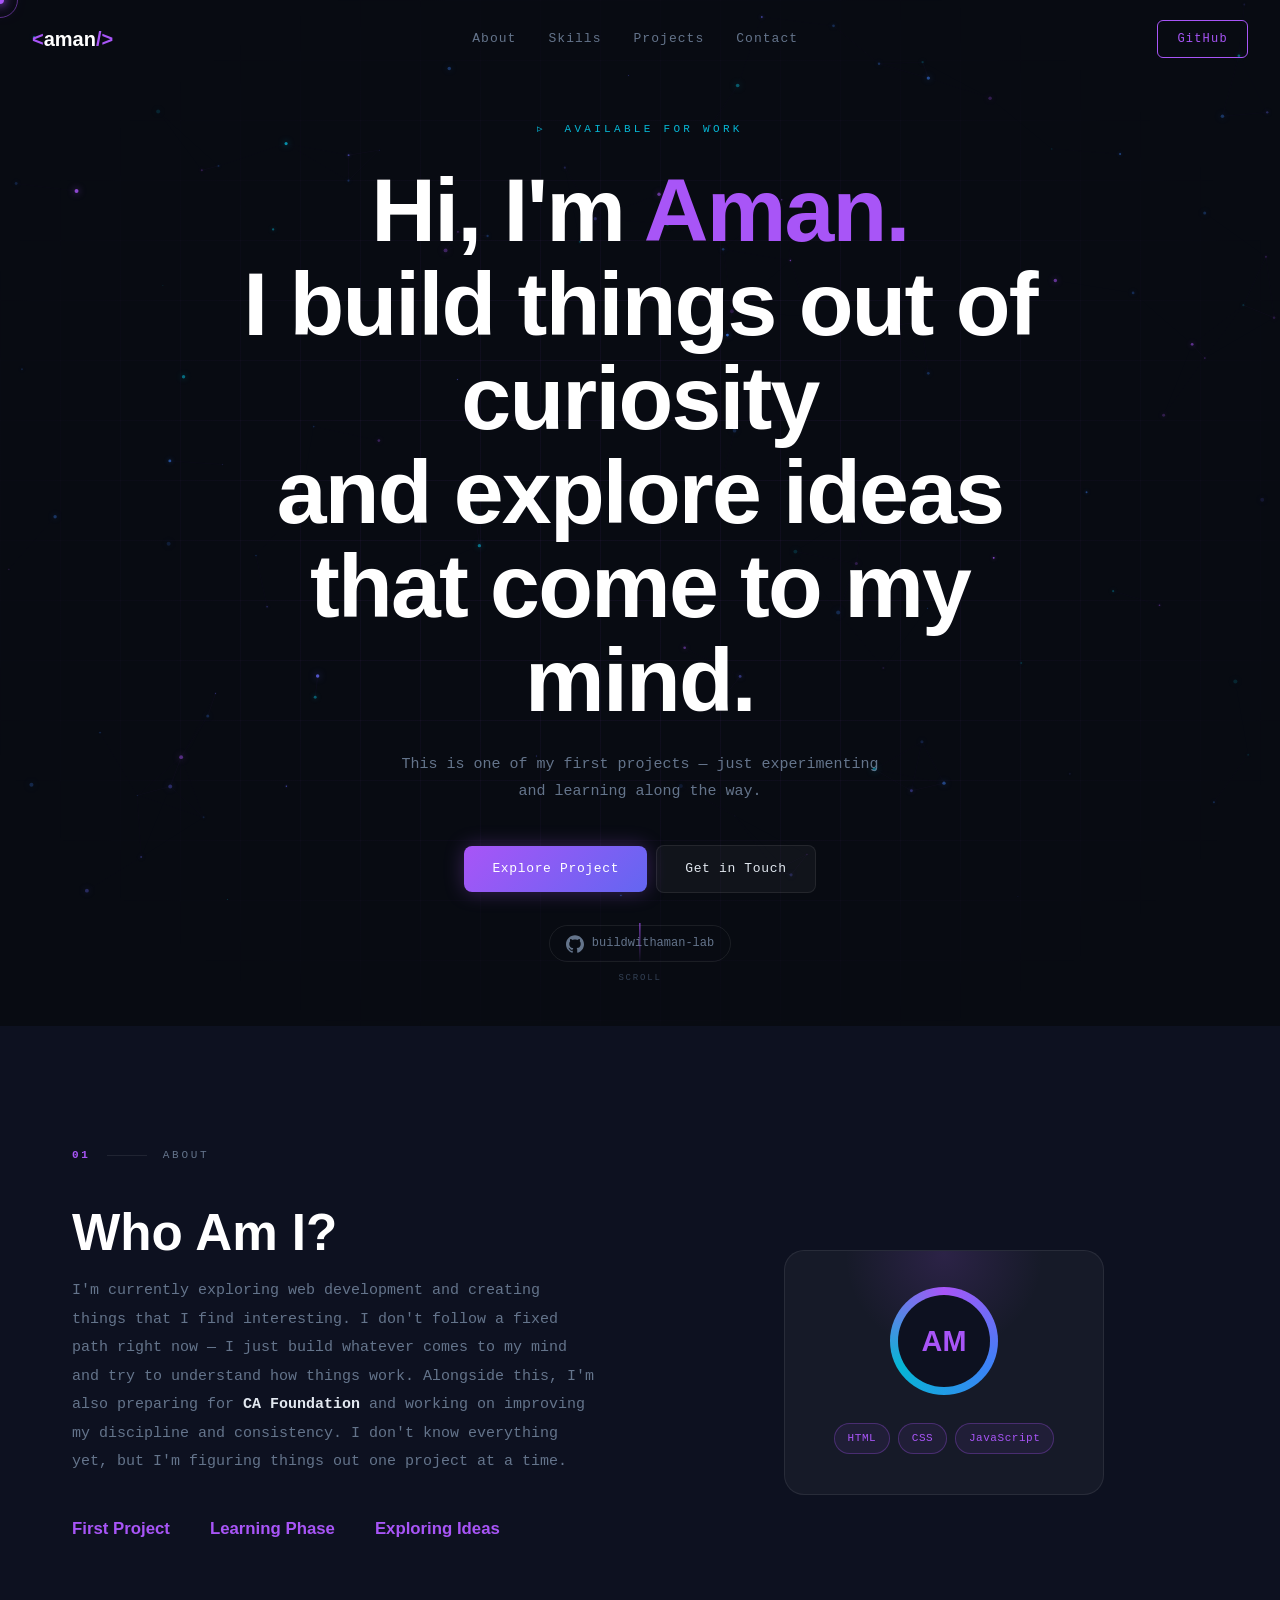
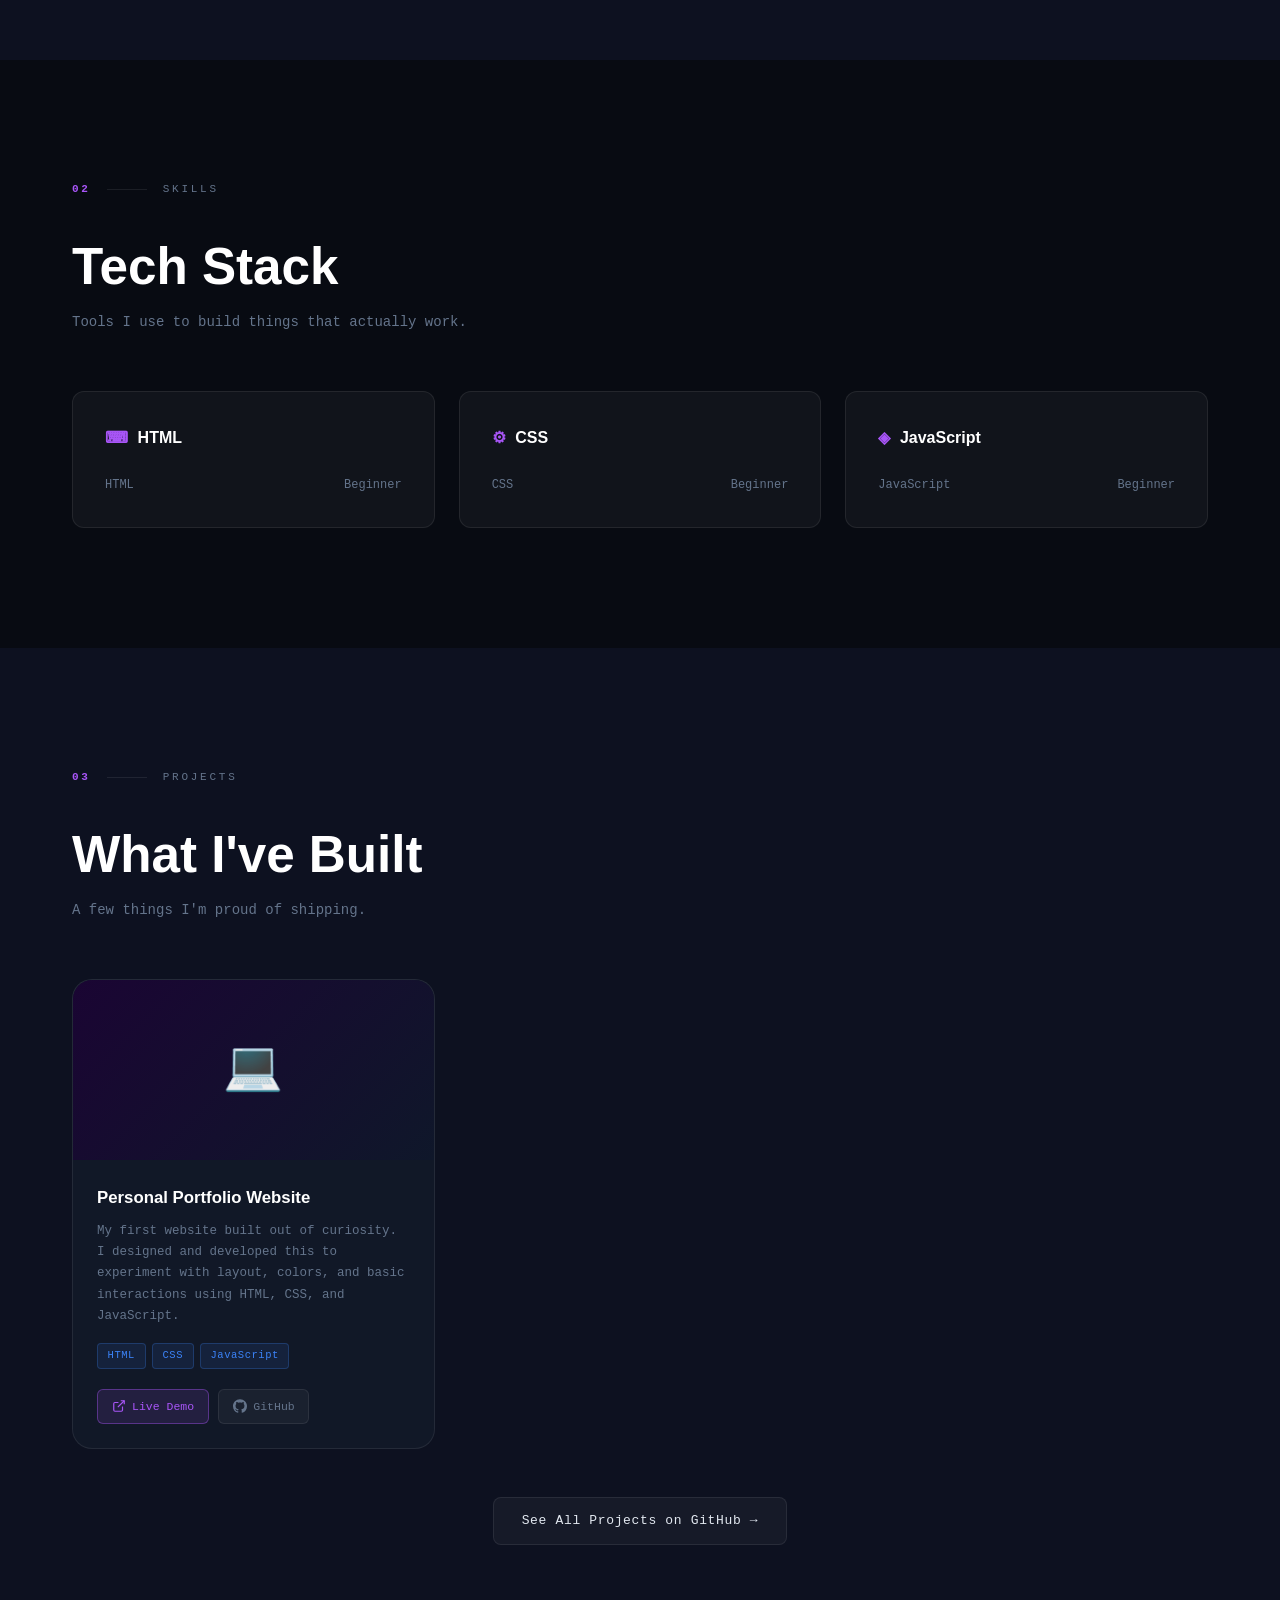
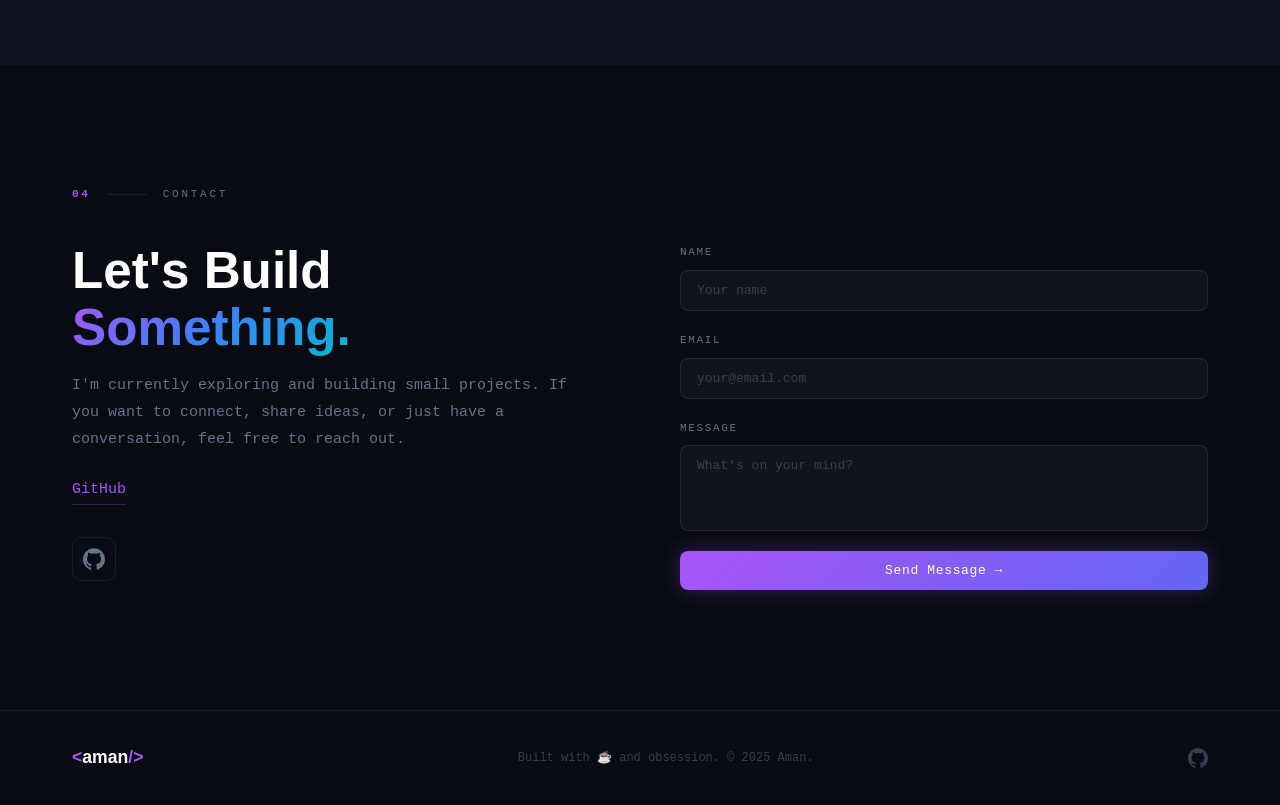
==== commit 890ee70e: "🔐 Security headers added" ====
--- a/index.html
+++ b/index.html
@@ -3,6 +3,10 @@
 <head>
   <meta charset="UTF-8" />
   <meta name="viewport" content="width=device-width, initial-scale=1.0" />
+  <!-- Security Meta Tags -->
+<meta http-equiv="Content-Security-Policy" content="default-src 'self'; script-src 'self' 'unsafe-inline'; style-src 'self' 'unsafe-inline' fonts.googleapis.com; font-src 'self' fonts.gstatic.com; img-src 'self' data: https:;">
+<meta http-equiv="X-Content-Type-Options" content="nosniff">
+<meta name="referrer" content="strict-origin-when-cross-origin">
   <title>Aman - Developer Portfolio</title>
   <link rel="stylesheet" href="style.css" />
   <link rel="preconnect" href="https://fonts.googleapis.com" />
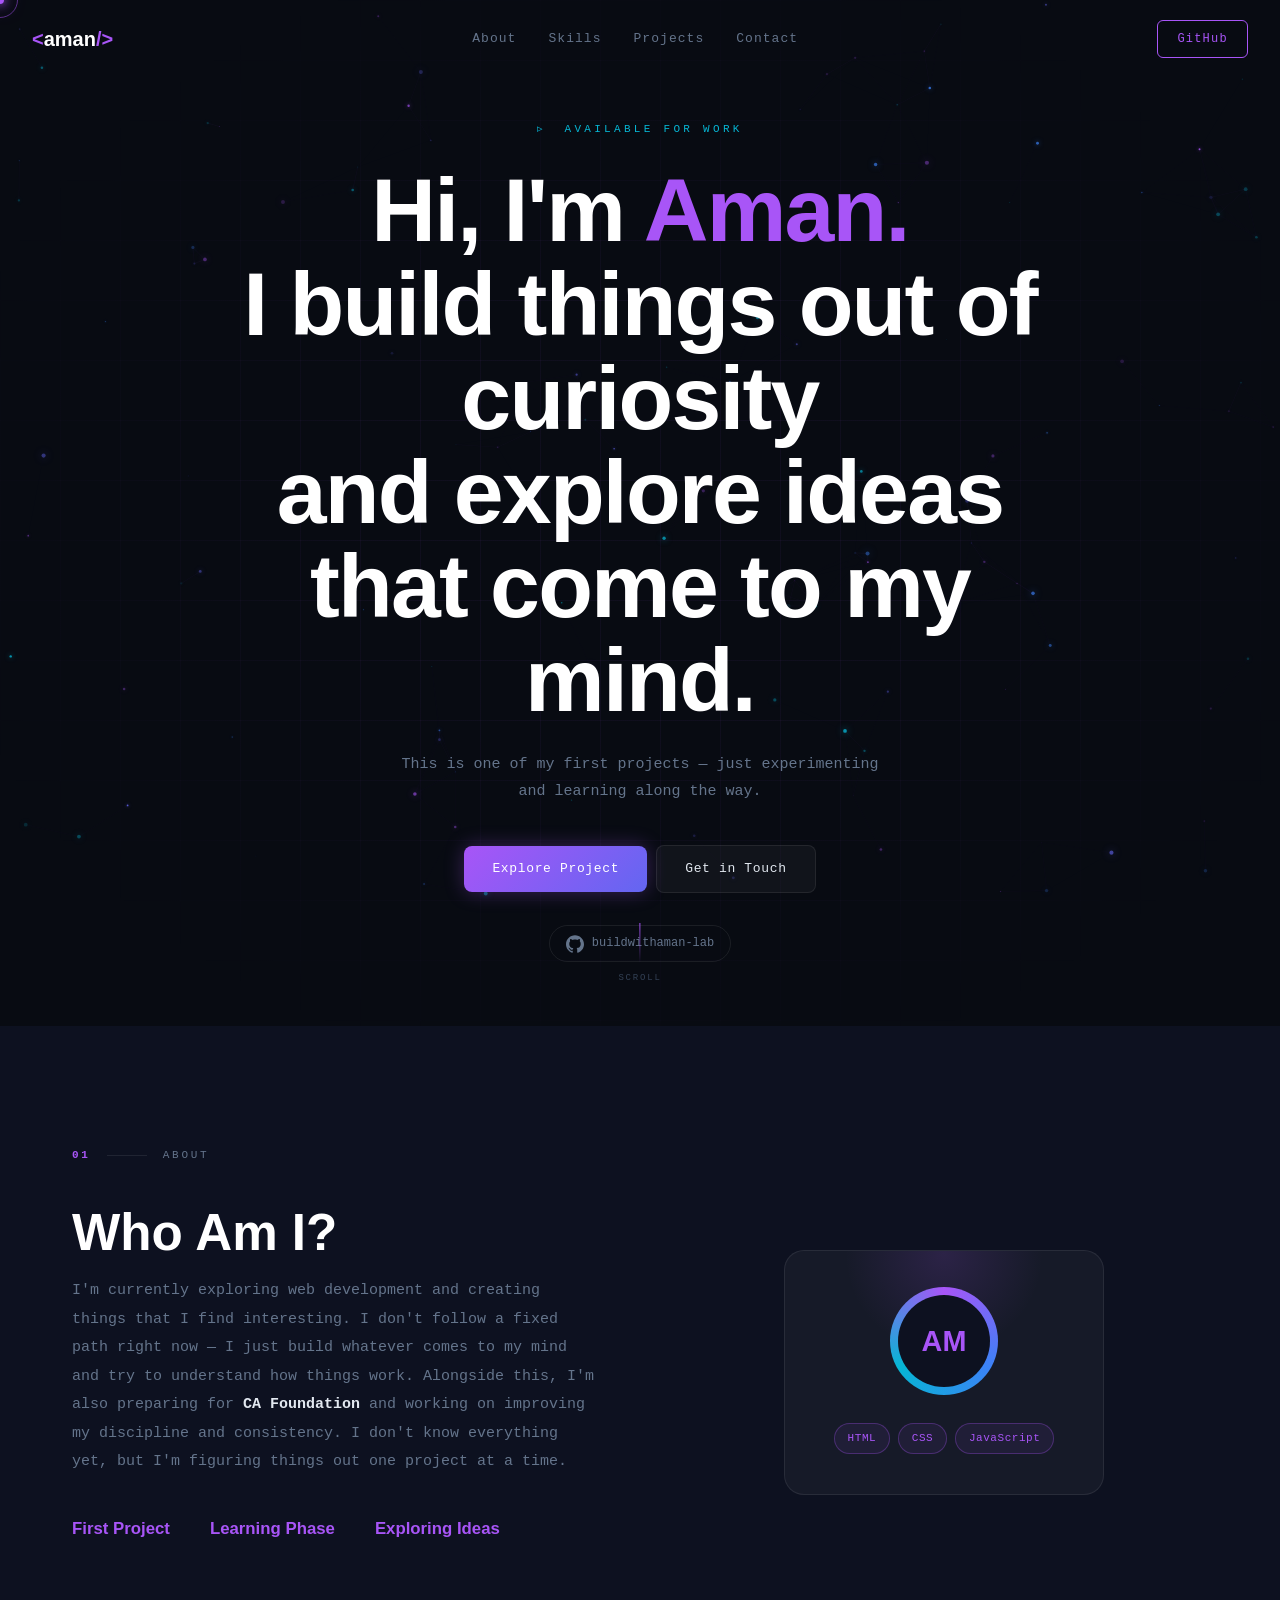
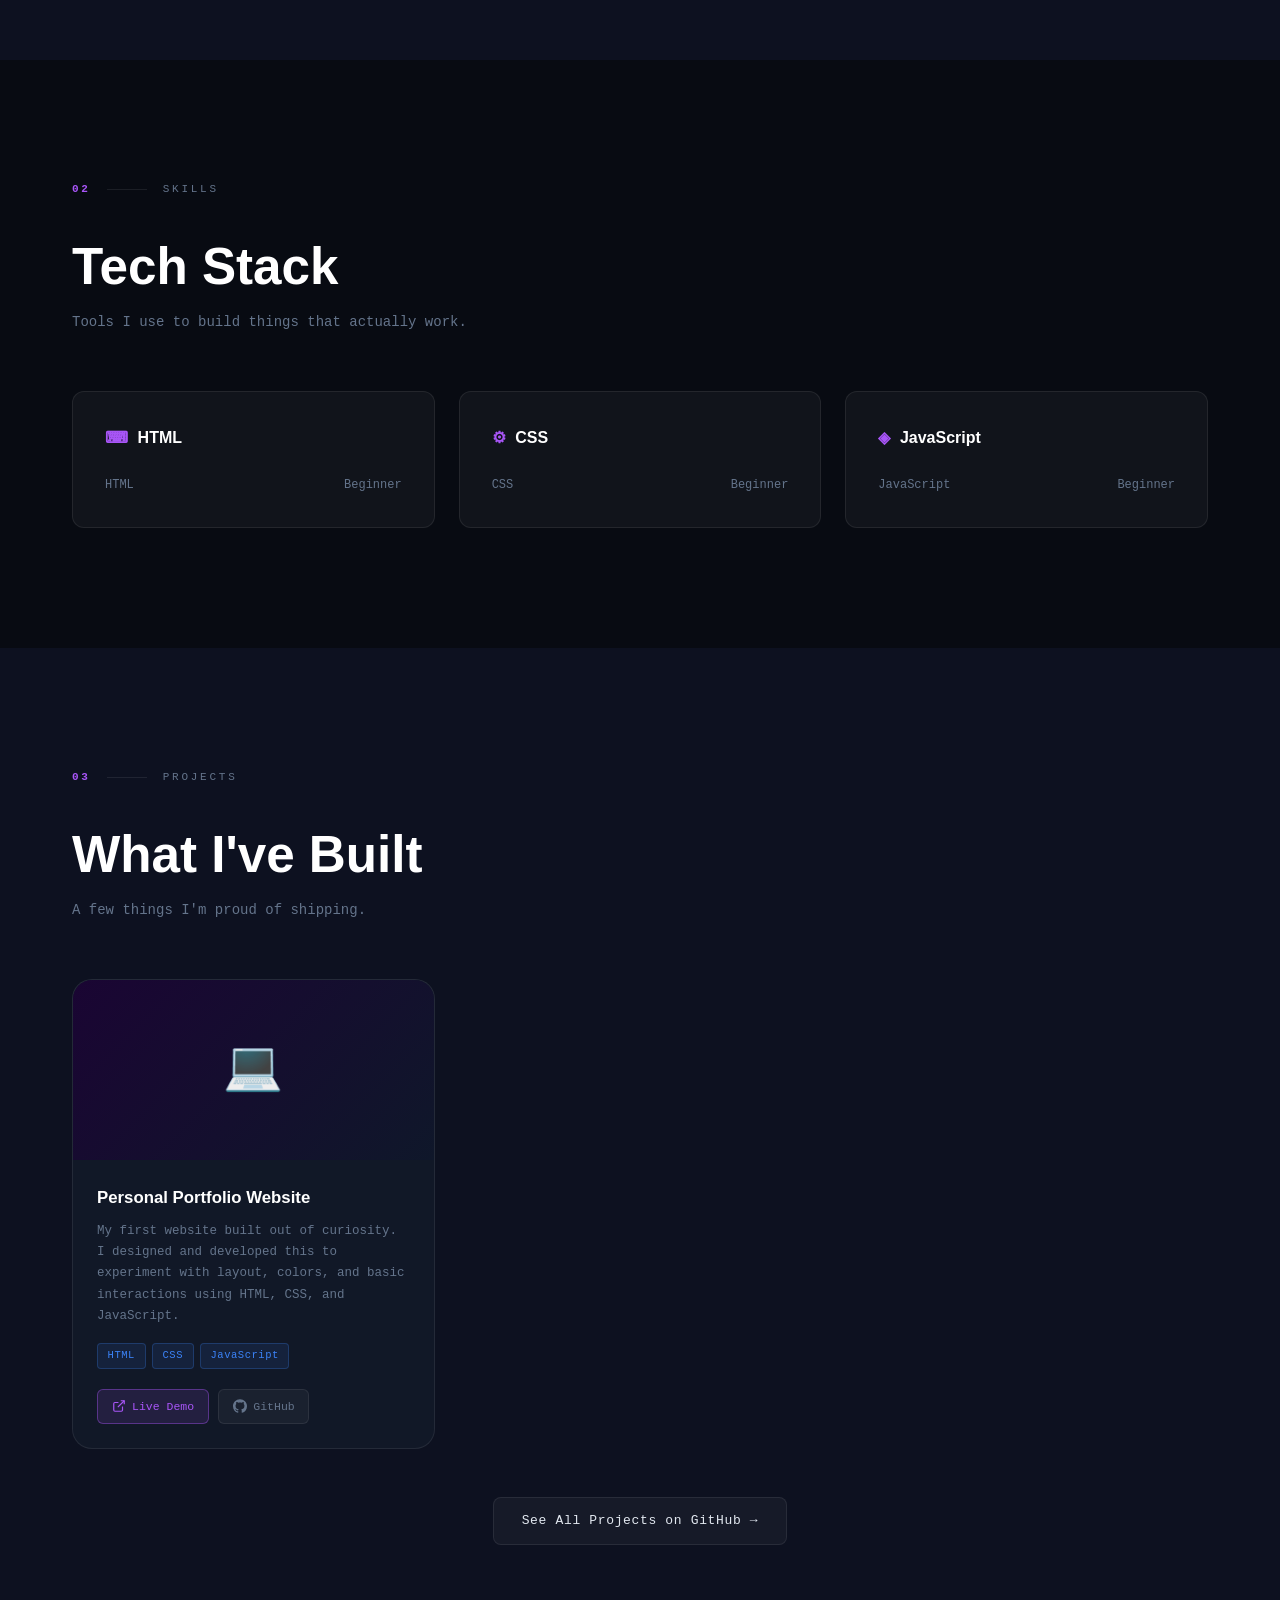
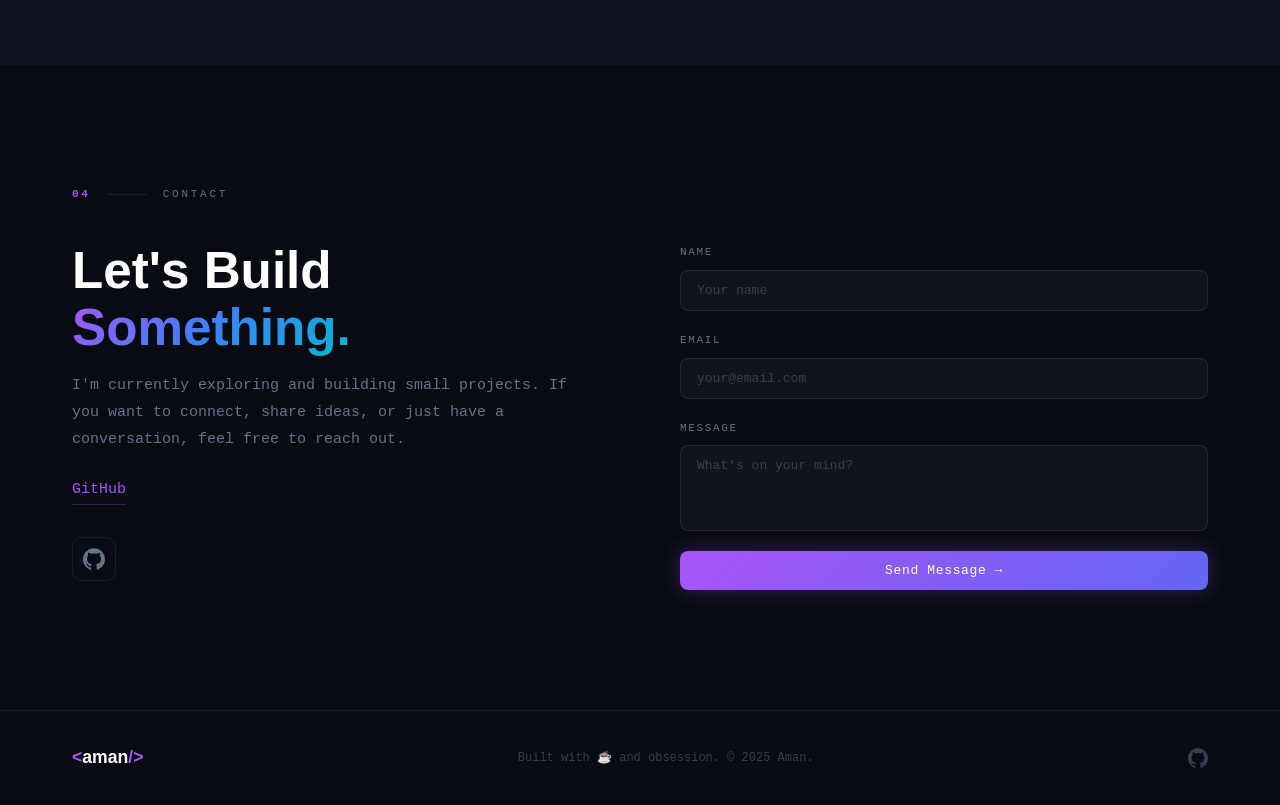
==== commit 73869d9e: "🧮 Calculator live demo link added" ====
--- a/index.html
+++ b/index.html
@@ -196,7 +196,7 @@
               <span class="tech-badge">JavaScript</span>
             </div>
             <div class="project-actions">
-              <a href="#hero" class="proj-btn proj-btn-primary">
+              <a href="https://buildwithaman-lab.github.io/calculator/loan_emi_calculator.html" class="proj-btn proj-btn-primary">
                 <svg width="14" height="14" viewBox="0 0 24 24" fill="none" stroke="currentColor" stroke-width="2"><path d="M18 13v6a2 2 0 0 1-2 2H5a2 2 0 0 1-2-2V8a2 2 0 0 1 2-2h6"/><polyline points="15 3 21 3 21 9"/><line x1="10" y1="14" x2="21" y2="3"/></svg>
                 Live Demo
               </a>
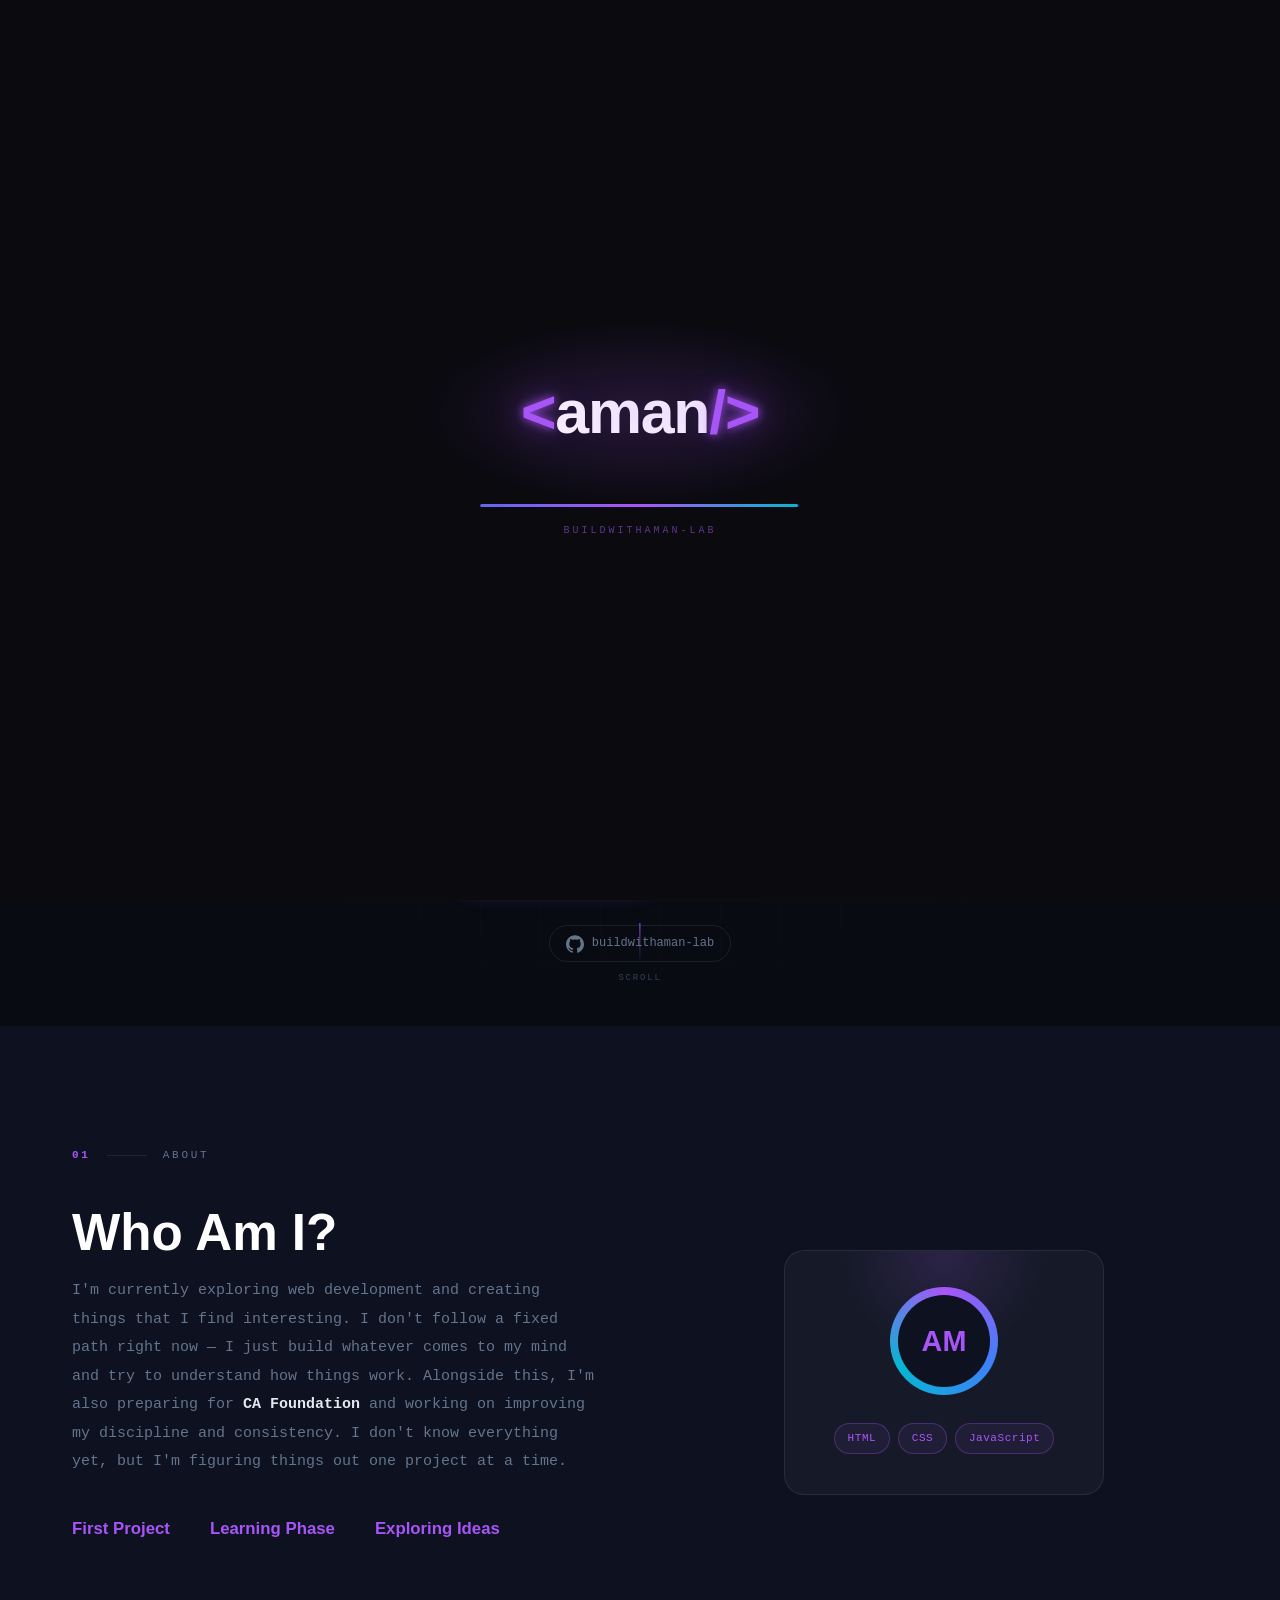
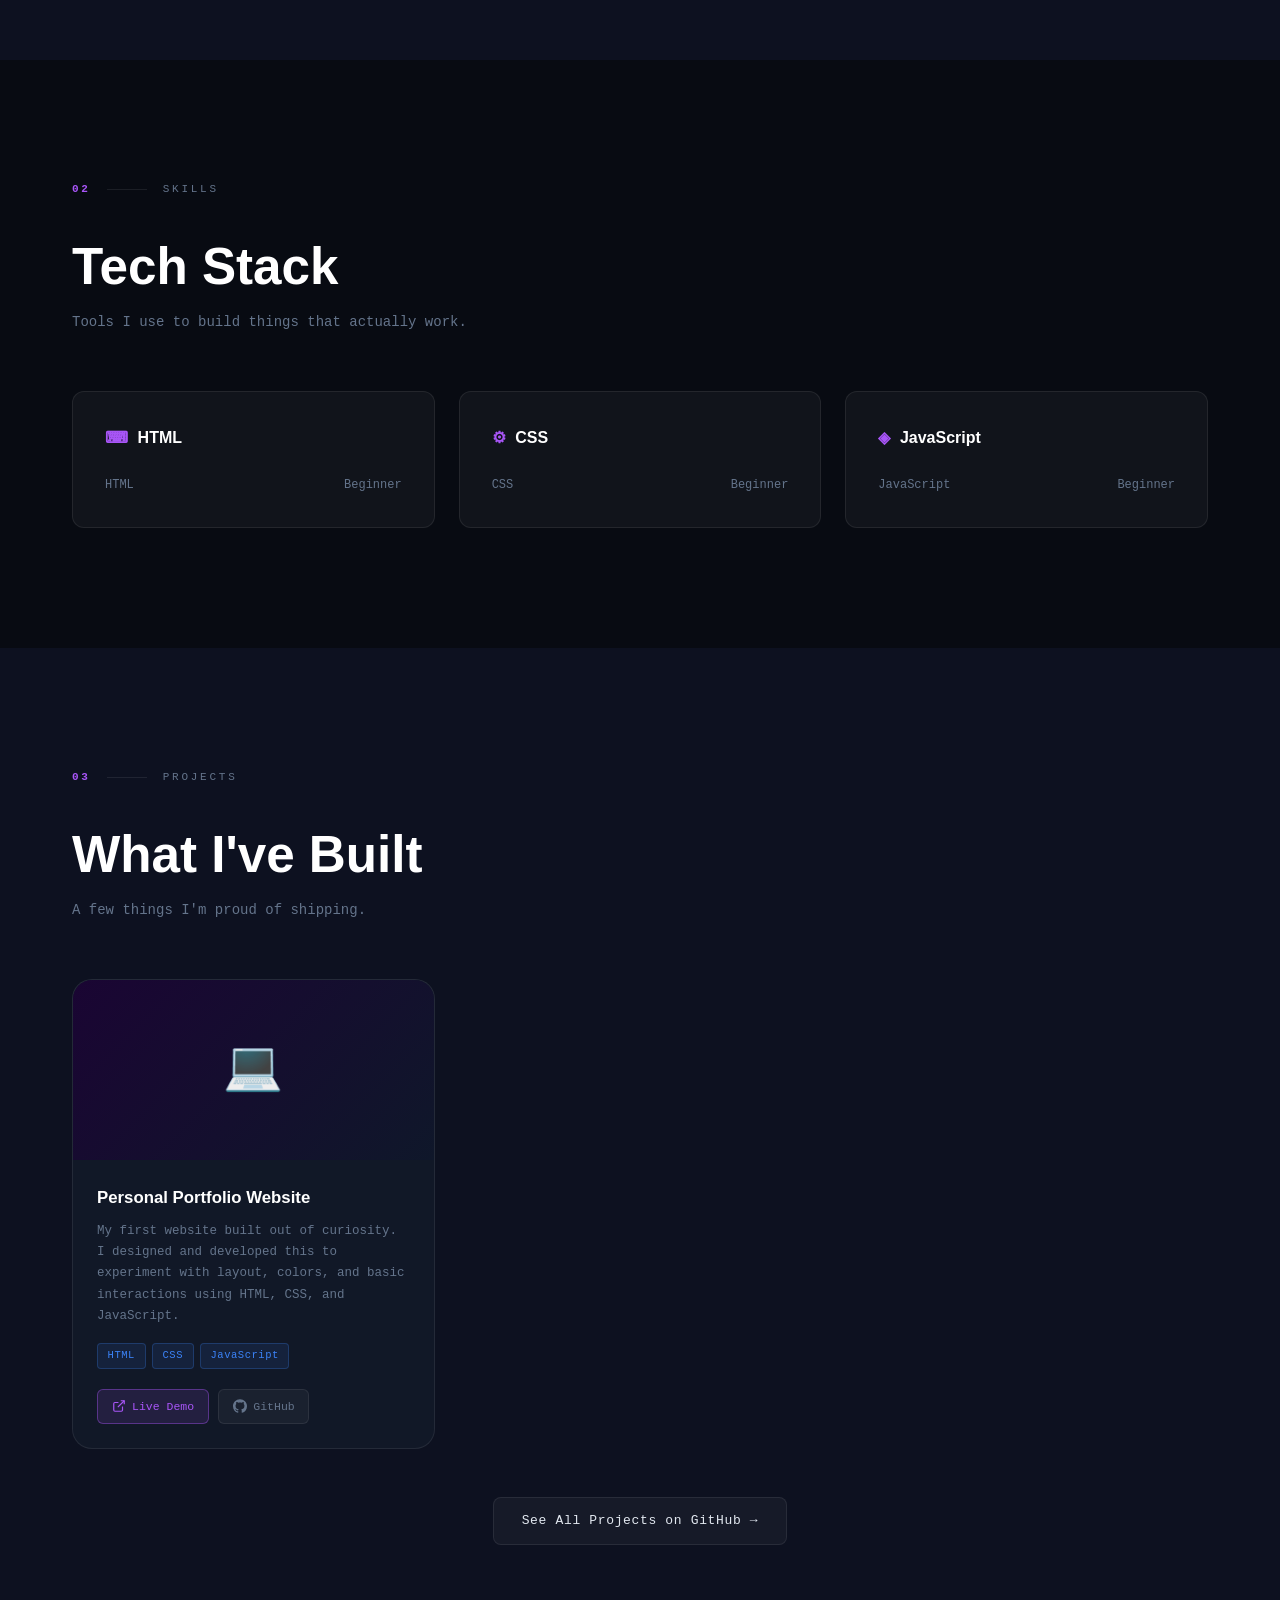
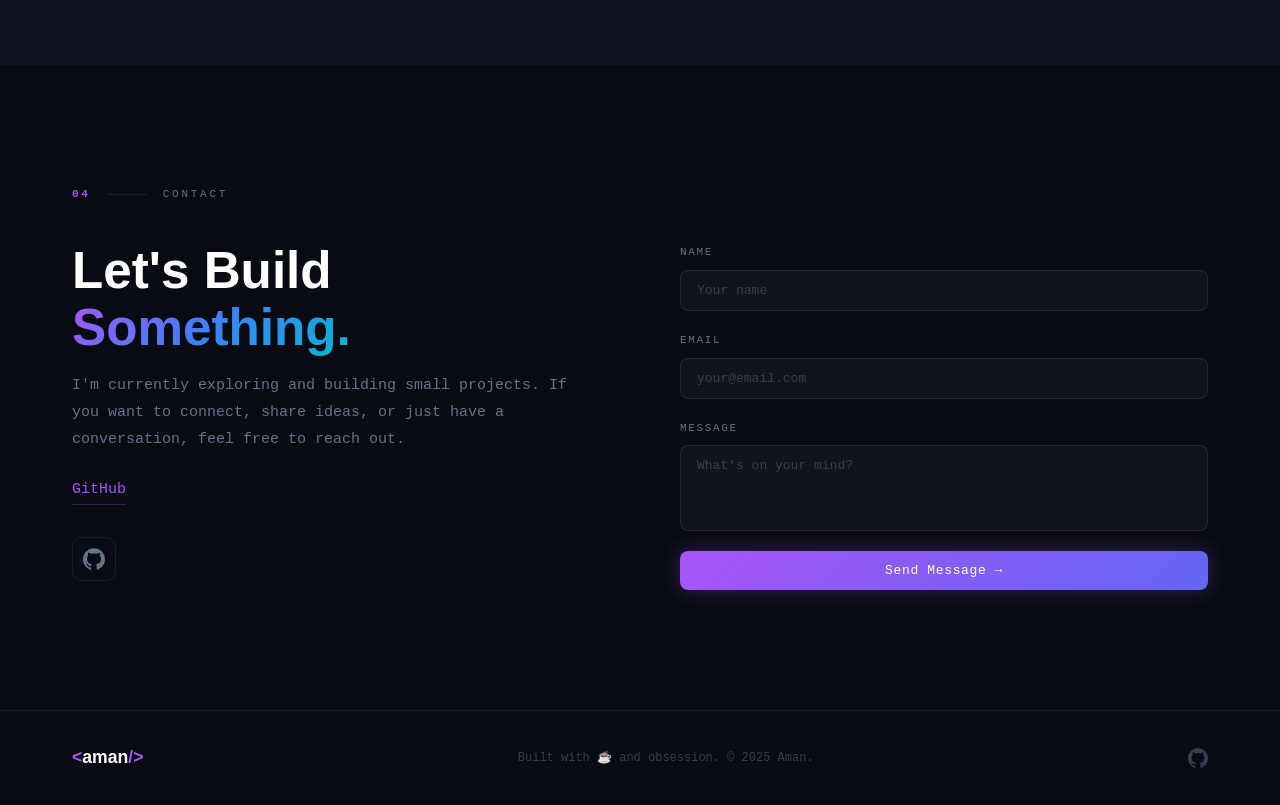
==== commit c039fb40: "✨ Loading screen animation added" ====
--- a/index.html
+++ b/index.html
@@ -14,6 +14,23 @@
   <link href="https://fonts.googleapis.com/css2?family=Syne:wght@400;600;700;800&family=JetBrains+Mono:wght@300;400;500&display=swap" rel="stylesheet" />
 </head>
 <body>
+
+  <!-- ─── LOADING SCREEN ─── -->
+  <div class="loader-overlay" id="loaderOverlay">
+    <div class="loader-content">
+      <div class="loader-logo">
+        <span class="loader-bracket">&lt;</span>aman<span class="loader-bracket">/&gt;</span>
+        <div class="loader-logo-glow"></div>
+      </div>
+      <div class="loader-bar-wrap">
+        <div class="loader-bar-track">
+          <div class="loader-bar-fill" id="loaderBarFill"></div>
+        </div>
+        <span class="loader-site-name">buildwithaman-lab</span>
+      </div>
+    </div>
+  </div>
+  <!-- ─── END LOADING SCREEN ─── -->
 
   <!-- Custom Cursor -->
   <div class="cursor-dot" id="cursorDot"></div>
--- a/style.css
+++ b/style.css
@@ -887,3 +887,127 @@
   .stat-num, .stat-num-suffix { font-size: 2rem; }
   .projects-grid { grid-template-columns: 1fr; }
 }
+
+
+/* ━━━━━━━━━━━━━━━━━━━━━━━━━━━━━━━━━━━━━━━━
+   LOADING SCREEN — appended below existing styles
+   ━━━━━━━━━━━━━━━━━━━━━━━━━━━━━━━━━━━━━━━━ */
+
+.loader-overlay {
+  position: fixed;
+  inset: 0;
+  z-index: 99999;
+  background: #0a0a0f;
+  display: flex;
+  align-items: center;
+  justify-content: center;
+  flex-direction: column;
+  /* Slide up transition */
+  transition: transform 0.75s cubic-bezier(0.76, 0, 0.24, 1);
+}
+
+.loader-overlay.slide-out {
+  transform: translateY(-100%);
+}
+
+.loader-content {
+  display: flex;
+  flex-direction: column;
+  align-items: center;
+  gap: 2.5rem;
+}
+
+/* ── Logo ── */
+.loader-logo {
+  position: relative;
+  font-family: 'Syne', sans-serif;
+  font-size: clamp(2.2rem, 6vw, 3.8rem);
+  font-weight: 800;
+  color: #fff;
+  letter-spacing: -0.02em;
+  animation: loaderLogoPop 0.6s cubic-bezier(0.34, 1.56, 0.64, 1) both;
+}
+
+.loader-bracket {
+  color: #a855f7;
+  text-shadow:
+    0 0 10px rgba(168, 85, 247, 0.9),
+    0 0 30px rgba(168, 85, 247, 0.6),
+    0 0 60px rgba(168, 85, 247, 0.3);
+}
+
+.loader-logo-glow {
+  position: absolute;
+  top: 50%;
+  left: 50%;
+  transform: translate(-50%, -50%);
+  width: 200%;
+  height: 200%;
+  background: radial-gradient(
+    ellipse at center,
+    rgba(168, 85, 247, 0.18) 0%,
+    transparent 65%
+  );
+  pointer-events: none;
+  animation: loaderGlowPulse 2s ease-in-out infinite;
+}
+
+@keyframes loaderLogoPop {
+  from {
+    opacity: 0;
+    transform: scale(0.7) translateY(20px);
+  }
+  to {
+    opacity: 1;
+    transform: scale(1) translateY(0);
+  }
+}
+
+@keyframes loaderGlowPulse {
+  0%, 100% { opacity: 0.6; transform: translate(-50%, -50%) scale(1);   }
+  50%       { opacity: 1;   transform: translate(-50%, -50%) scale(1.15); }
+}
+
+/* ── Bar wrap ── */
+.loader-bar-wrap {
+  display: flex;
+  flex-direction: column;
+  align-items: center;
+  gap: 0.9rem;
+  width: clamp(200px, 50vw, 320px);
+  animation: loaderBarFadeIn 0.5s 0.3s ease both;
+}
+
+@keyframes loaderBarFadeIn {
+  from { opacity: 0; transform: translateY(10px); }
+  to   { opacity: 1; transform: translateY(0);    }
+}
+
+/* ── Track ── */
+.loader-bar-track {
+  width: 100%;
+  height: 3px;
+  background: rgba(168, 85, 247, 0.12);
+  border-radius: 2px;
+  overflow: hidden;
+  position: relative;
+}
+
+/* ── Fill ── */
+.loader-bar-fill {
+  height: 100%;
+  width: 0%;
+  background: linear-gradient(90deg, #6366f1, #a855f7, #06b6d4);
+  border-radius: 2px;
+  box-shadow: 0 0 12px rgba(168, 85, 247, 0.7);
+  transition: width 0.08s linear;
+}
+
+/* ── Site name label ── */
+.loader-site-name {
+  font-family: 'JetBrains Mono', monospace;
+  font-size: 10px;
+  letter-spacing: 0.3em;
+  text-transform: uppercase;
+  color: rgba(168, 85, 247, 0.55);
+}
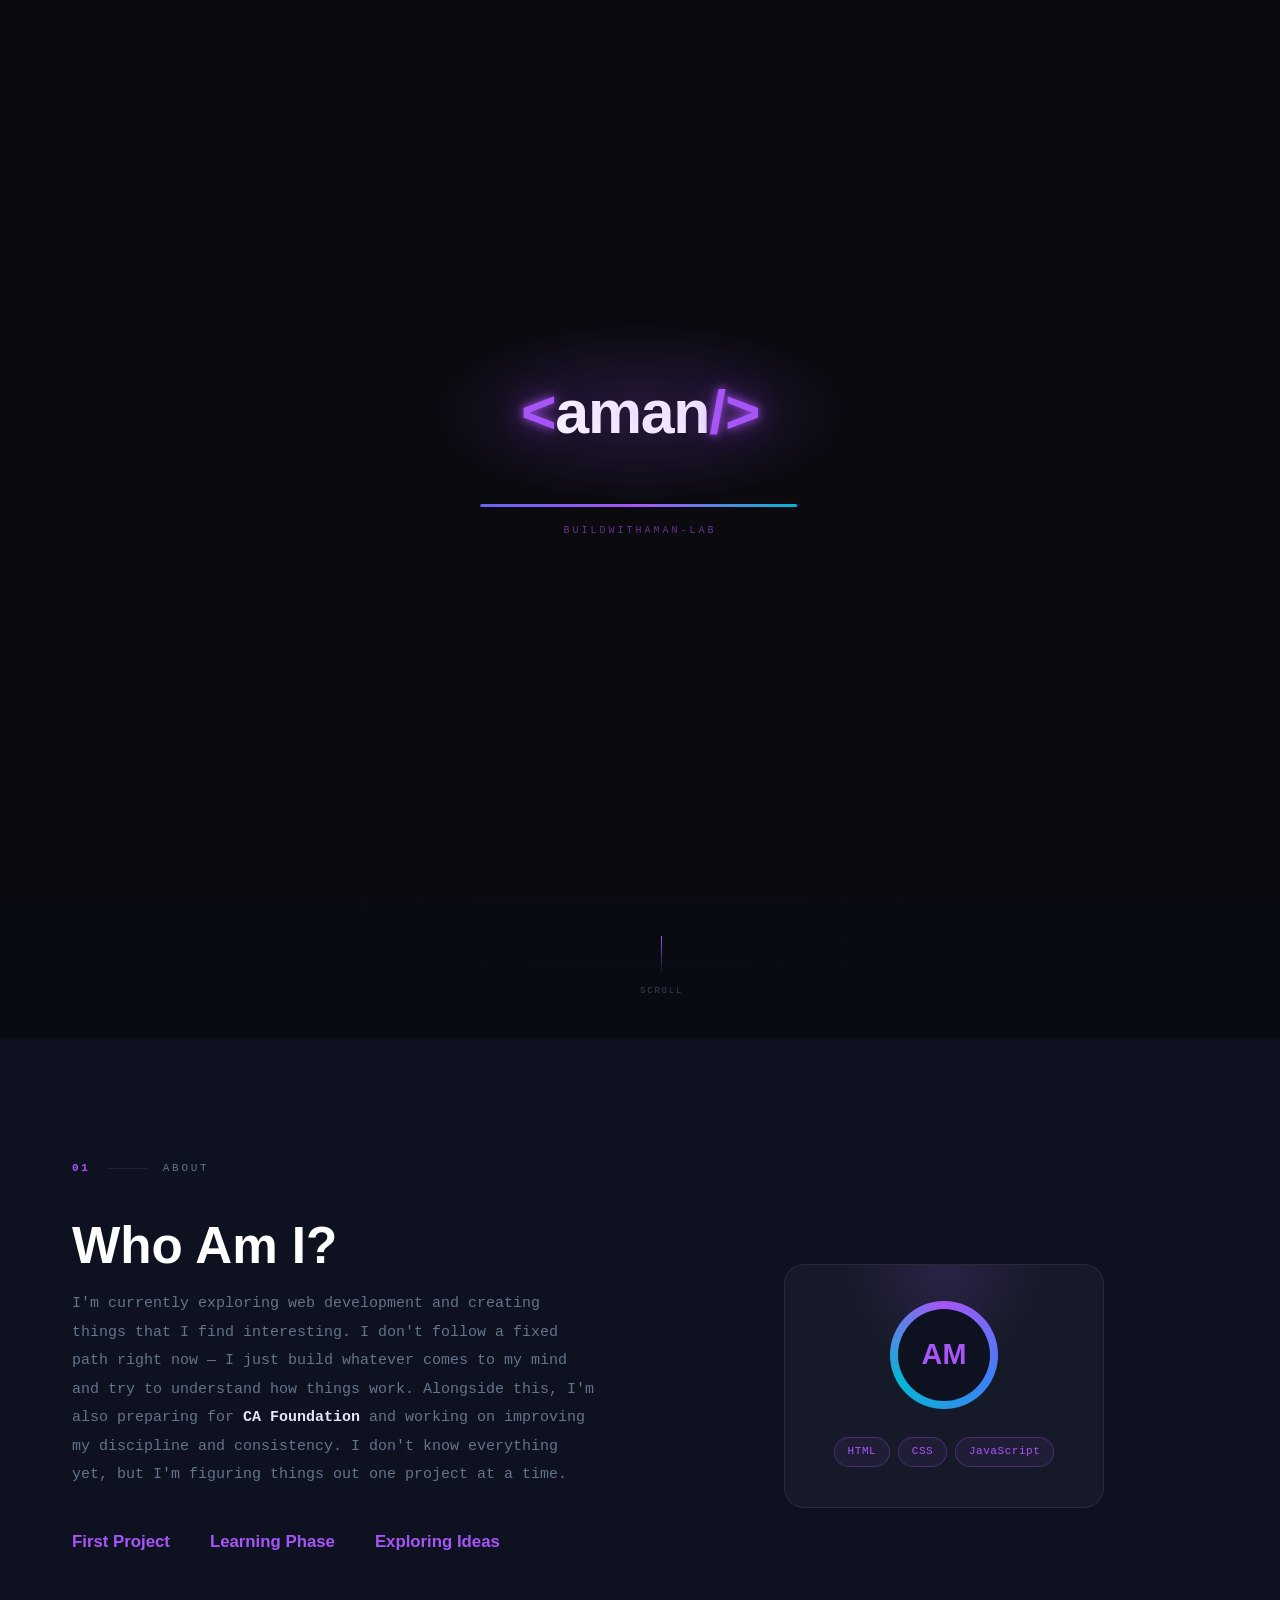
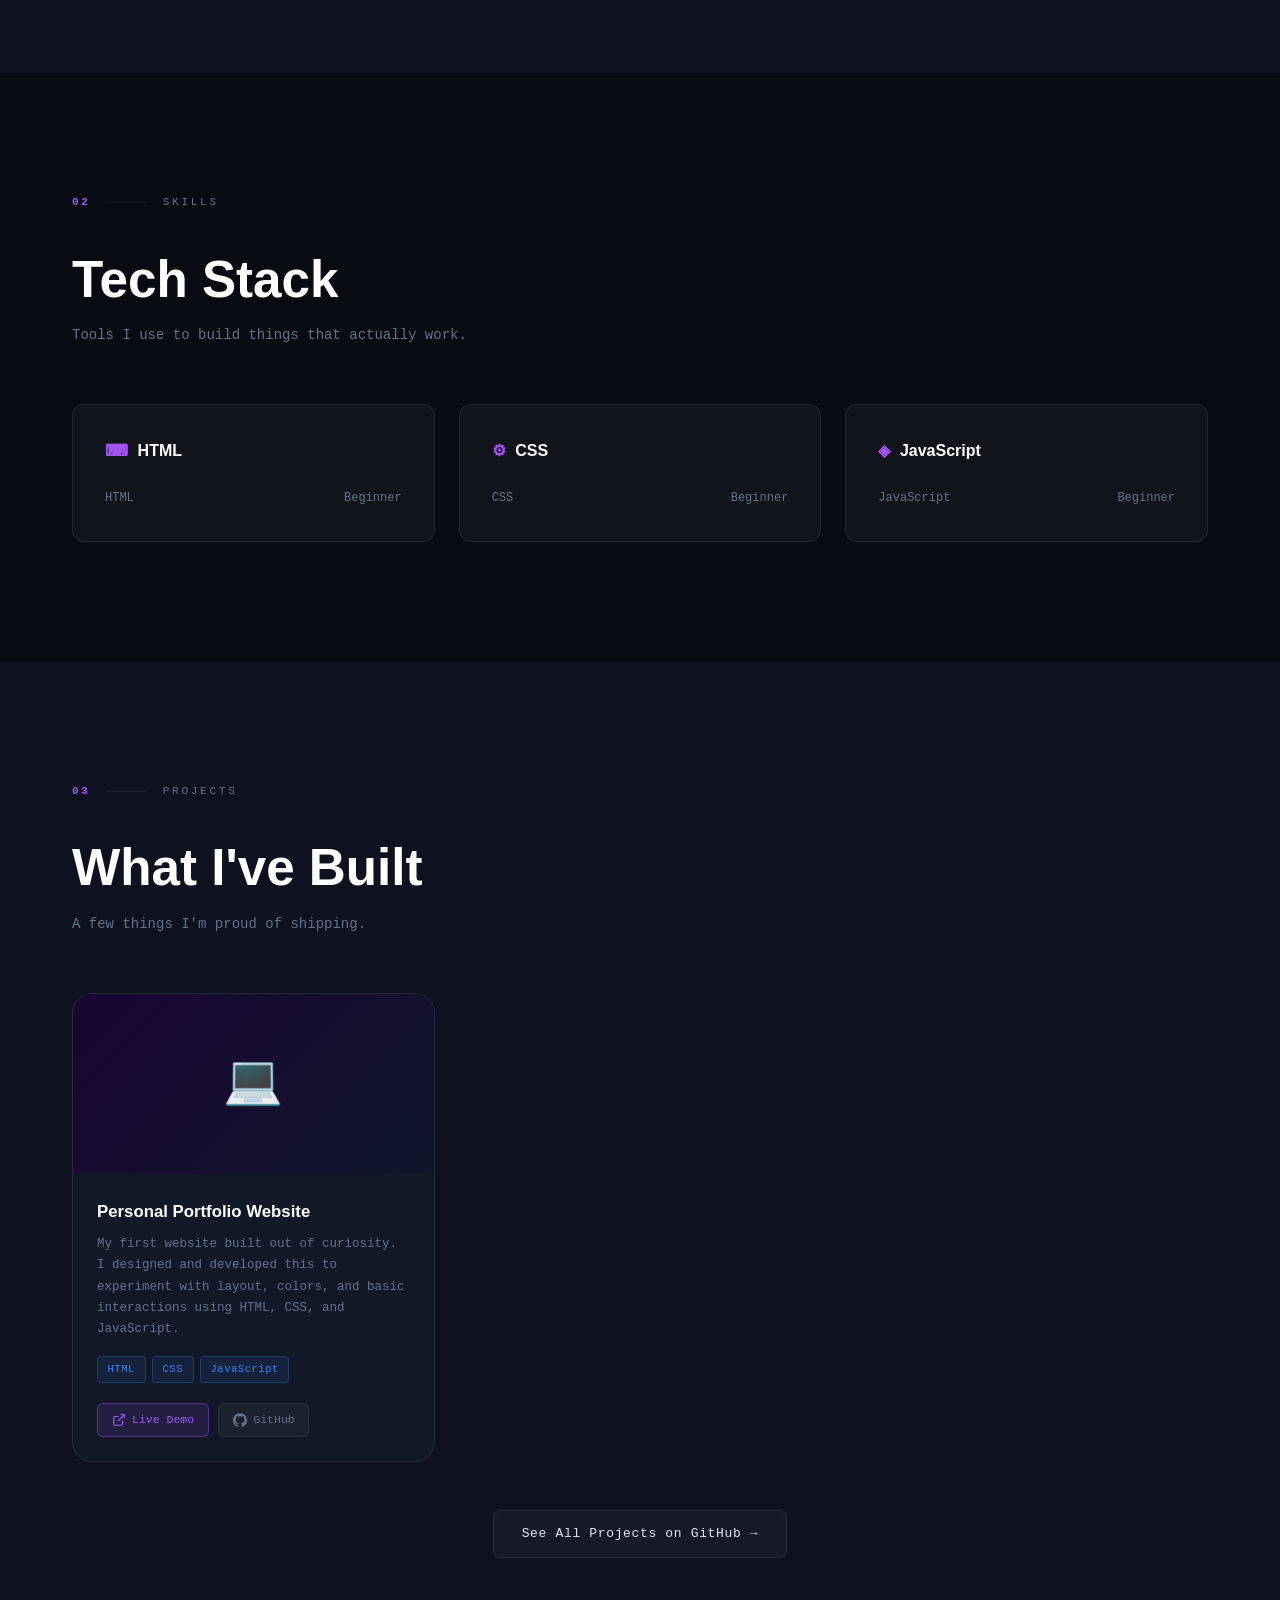
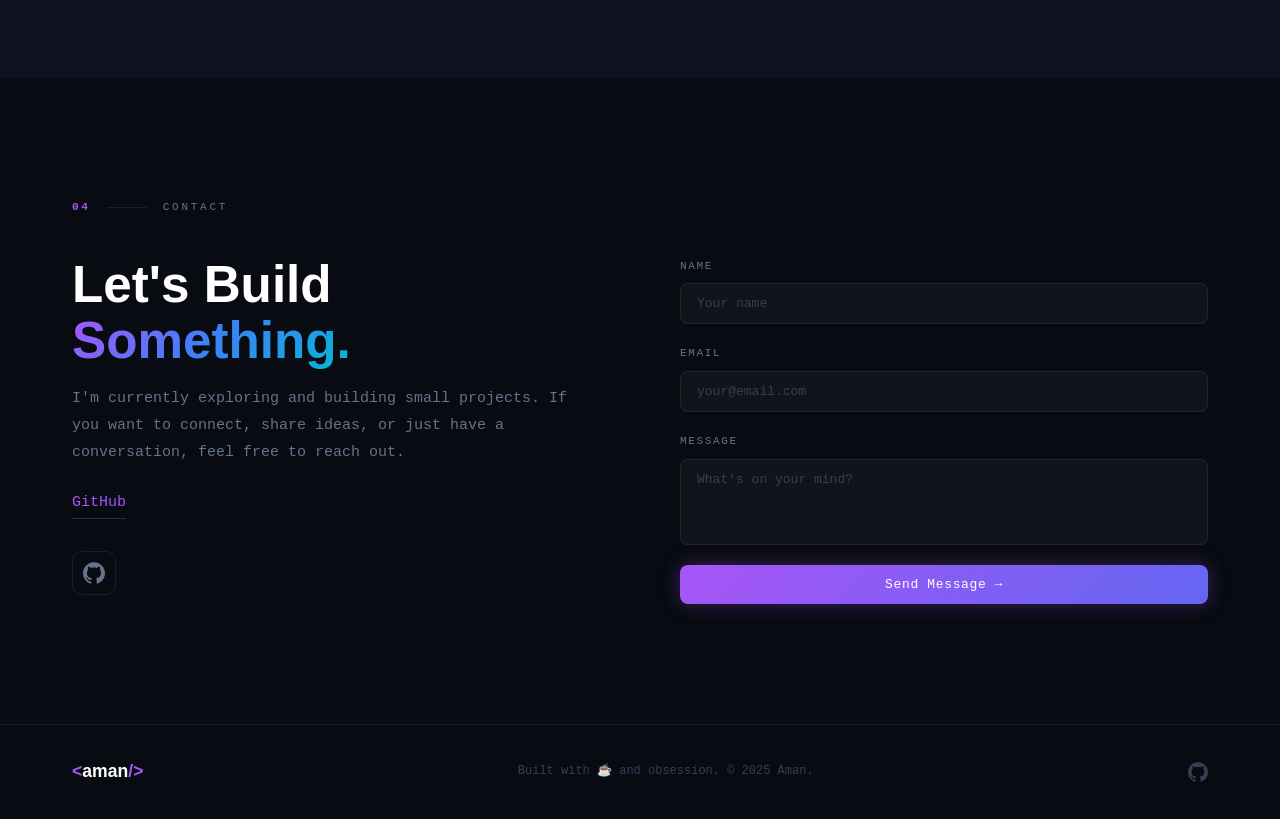
==== commit 49796a8b: "✨ Text animations added" ====
--- a/index.html
+++ b/index.html
@@ -4,9 +4,9 @@
   <meta charset="UTF-8" />
   <meta name="viewport" content="width=device-width, initial-scale=1.0" />
   <!-- Security Meta Tags -->
-<meta http-equiv="Content-Security-Policy" content="default-src 'self'; script-src 'self' 'unsafe-inline'; style-src 'self' 'unsafe-inline' fonts.googleapis.com; font-src 'self' fonts.gstatic.com; img-src 'self' data: https:;">
-<meta http-equiv="X-Content-Type-Options" content="nosniff">
-<meta name="referrer" content="strict-origin-when-cross-origin">
+  <meta http-equiv="Content-Security-Policy" content="default-src 'self'; script-src 'self' 'unsafe-inline'; style-src 'self' 'unsafe-inline' fonts.googleapis.com; font-src 'self' fonts.gstatic.com; img-src 'self' data: https:;">
+  <meta http-equiv="X-Content-Type-Options" content="nosniff">
+  <meta name="referrer" content="strict-origin-when-cross-origin">
   <title>Aman - Developer Portfolio</title>
   <link rel="stylesheet" href="style.css" />
   <link rel="preconnect" href="https://fonts.googleapis.com" />
@@ -60,26 +60,43 @@
   <section class="hero" id="hero">
     <div class="hero-grid-overlay"></div>
     <div class="hero-content">
-      <p class="hero-eyebrow"><span class="blink">&#9657;</span>&nbsp;AVAILABLE FOR WORK</p>
+
+      <!-- Eyebrow: fades in first -->
+      <p class="hero-eyebrow hero-anim-1">
+        <span class="blink">&#9657;</span>&nbsp;AVAILABLE FOR WORK
+      </p>
+
       <h1 class="hero-title">
-        <span class="line-reveal">Hi, I'm <em>Aman.</em></span>
-        <span class="line-reveal delay-1">I build things out of curiosity</span>
-        <span class="line-reveal delay-2">and explore ideas that come to my mind.</span>
+        <!-- Typewriter line: JS types this letter by letter -->
+        <span class="hero-typewriter-wrap">
+          <span id="heroTypewriter"></span><span class="hero-cursor" id="heroCursor">|</span>
+        </span>
+
+        <!-- Lines 2 & 3: slide in after typewriter done -->
+        <span class="hero-line-slide" id="heroLine2">I build things out of curiosity</span>
+        <span class="hero-line-slide" id="heroLine3">and explore ideas that come to my mind.</span>
       </h1>
-      <p class="hero-sub line-reveal delay-3">
+
+      <!-- Subtitle: clean fade in -->
+      <p class="hero-sub hero-sub-fade" id="heroSub">
         This is one of my first projects &mdash; just experimenting<br />
         and learning along the way.
       </p>
-      <div class="hero-actions line-reveal delay-4">
+
+      <!-- Buttons -->
+      <div class="hero-actions hero-actions-fade" id="heroActions">
         <a href="#projects" class="btn btn-primary">Explore Project</a>
         <a href="#contact" class="btn btn-ghost">Get in Touch</a>
       </div>
-      <div class="hero-social line-reveal delay-5">
+
+      <!-- Social -->
+      <div class="hero-social hero-social-fade" id="heroSocial">
         <a href="https://github.com/buildwithaman-lab" target="_blank" class="social-chip">
           <svg width="18" height="18" viewBox="0 0 24 24" fill="currentColor"><path d="M12 .297c-6.63 0-12 5.373-12 12 0 5.303 3.438 9.8 8.205 11.385.6.113.82-.258.82-.577 0-.285-.01-1.04-.015-2.04-3.338.724-4.042-1.61-4.042-1.61C4.422 18.07 3.633 17.7 3.633 17.7c-1.087-.744.084-.729.084-.729 1.205.084 1.838 1.236 1.838 1.236 1.07 1.835 2.809 1.305 3.495.998.108-.776.417-1.305.76-1.605-2.665-.3-5.466-1.332-5.466-5.93 0-1.31.465-2.38 1.235-3.22-.135-.303-.54-1.523.105-3.176 0 0 1.005-.322 3.3 1.23.96-.267 1.98-.399 3-.405 1.02.006 2.04.138 3 .405 2.28-1.552 3.285-1.23 3.285-1.23.645 1.653.24 2.873.12 3.176.765.84 1.23 1.91 1.23 3.22 0 4.61-2.805 5.625-5.475 5.92.42.36.81 1.096.81 2.22 0 1.606-.015 2.896-.015 3.286 0 .315.21.69.825.57C20.565 22.092 24 17.592 24 12.297c0-6.627-5.373-12-12-12"/></svg>
           buildwithaman-lab
         </a>
       </div>
+
     </div>
     <div class="hero-scroll-hint">
       <div class="scroll-line"></div>
--- a/style.css
+++ b/style.css
@@ -129,7 +129,7 @@
   font-size: 14px;
 }
 
-/* ─── REVEAL ANIMATION ─── */
+/* ─── REVEAL ANIMATION (used by about/skills/projects/contact — untouched) ─── */
 .reveal {
   opacity: 0;
   transform: translateY(30px);
@@ -310,6 +310,7 @@
   margin-bottom: 1.5rem;
   display: flex;
   flex-direction: column;
+  gap: 0.05em;
 }
 .hero-title em { font-style: normal; color: var(--neon-purple); }
 
@@ -349,21 +350,91 @@
   background: rgba(168,85,247,0.07);
 }
 
-/* Line reveal */
-.line-reveal {
+/* ━━━━━━━━━━━━━━━━━━━━━━━━━━━━━━━━━━━━━━━━
+   HERO ANIMATIONS — NEW (replaces line-reveal)
+   ━━━━━━━━━━━━━━━━━━━━━━━━━━━━━━━━━━━━━━━━ */
+
+/* 1. Eyebrow fades in first */
+.hero-anim-1 {
+  opacity: 0;
+  animation: heroFadeUp 0.7s cubic-bezier(0.4,0,0.2,1) 0.2s forwards;
+}
+
+/* 2. Typewriter wrap — holds both the typed text + cursor */
+.hero-typewriter-wrap {
+  display: block;
+  min-height: 1.1em;
+  position: relative;
+}
+
+/* Blinking cursor next to typed text */
+.hero-cursor {
+  display: inline-block;
+  color: var(--neon-purple);
+  font-weight: 300;
+  margin-left: 2px;
+  animation: cursorBlink 0.75s step-end infinite;
+  text-shadow: 0 0 10px var(--neon-purple);
+}
+.hero-cursor.hide { opacity: 0; }
+
+@keyframes cursorBlink {
+  0%, 100% { opacity: 1; }
+  50%       { opacity: 0; }
+}
+
+/* "Aman." in neon purple inside typewriter */
+#heroTypewriter em {
+  font-style: normal;
+  color: var(--neon-purple);
+}
+
+/* 3. Lines 2 & 3 — slide up after typewriter */
+.hero-line-slide {
   display: block;
   opacity: 0;
-  transform: translateY(25px);
-  animation: lineReveal 0.8s cubic-bezier(0.4,0,0.2,1) forwards;
-}
-.delay-1 { animation-delay: 0.15s; }
-.delay-2 { animation-delay: 0.3s; }
-.delay-3 { animation-delay: 0.45s; }
-.delay-4 { animation-delay: 0.6s; }
-.delay-5 { animation-delay: 0.75s; }
-
-@keyframes lineReveal {
-  to { opacity: 1; transform: translateY(0); }
+  transform: translateY(22px);
+  transition: opacity 0.65s cubic-bezier(0.4,0,0.2,1),
+              transform 0.65s cubic-bezier(0.4,0,0.2,1);
+}
+.hero-line-slide.visible {
+  opacity: 1;
+  transform: translateY(0);
+}
+
+/* 4. Subtitle — clean fade in */
+.hero-sub-fade {
+  opacity: 0;
+  transition: opacity 0.8s ease;
+}
+.hero-sub-fade.visible { opacity: 1; }
+
+/* 5. Buttons — fade + slight rise */
+.hero-actions-fade {
+  opacity: 0;
+  transform: translateY(14px);
+  transition: opacity 0.65s ease, transform 0.65s ease;
+}
+.hero-actions-fade.visible {
+  opacity: 1;
+  transform: translateY(0);
+}
+
+/* 6. Social chip — same */
+.hero-social-fade {
+  opacity: 0;
+  transform: translateY(10px);
+  transition: opacity 0.6s ease, transform 0.6s ease;
+}
+.hero-social-fade.visible {
+  opacity: 1;
+  transform: translateY(0);
+}
+
+/* Shared fade-up keyframe */
+@keyframes heroFadeUp {
+  from { opacity: 0; transform: translateY(18px); }
+  to   { opacity: 1; transform: translateY(0);    }
 }
 
 /* Scroll hint */
@@ -379,7 +450,8 @@
   color: var(--text-faint);
   font-size: 9px;
   letter-spacing: 0.2em;
-  animation: fadeIn 1.5s 1.2s both;
+  opacity: 0;
+  animation: heroFadeUp 0.8s ease 3.8s forwards;
 }
 .scroll-line {
   width: 1px; height: 40px;
@@ -390,7 +462,6 @@
   0%,100% { opacity: 0.3; transform: scaleY(1); }
   50% { opacity: 1; transform: scaleY(1.1); }
 }
-@keyframes fadeIn { from { opacity: 0; } to { opacity: 1; } }
 
 /* ─── ABOUT ─── */
 .about { background: var(--bg-2); }
@@ -555,10 +626,7 @@
   justify-content: space-between;
   gap: 1rem;
 }
-.skill-level {
-  font-size: 12px;
-  color: var(--text-muted);
-}
+.skill-level { font-size: 12px; color: var(--text-muted); }
 
 .skill-bar {
   height: 4px;
@@ -798,7 +866,7 @@
   border-radius: 8px;
   background: rgba(6,182,212,0.08);
   border: 1px solid rgba(6,182,212,0.2);
-  animation: fadeIn 0.4s ease;
+  animation: heroFadeUp 0.4s ease;
 }
 
 /* ─── FOOTER ─── */
@@ -890,7 +958,7 @@
 
 
 /* ━━━━━━━━━━━━━━━━━━━━━━━━━━━━━━━━━━━━━━━━
-   LOADING SCREEN — appended below existing styles
+   LOADING SCREEN
    ━━━━━━━━━━━━━━━━━━━━━━━━━━━━━━━━━━━━━━━━ */
 
 .loader-overlay {
@@ -902,11 +970,11 @@
   align-items: center;
   justify-content: center;
   flex-direction: column;
-  /* Slide up transition */
-  transition: transform 0.75s cubic-bezier(0.76, 0, 0.24, 1);
+  transition: transform 0.75s cubic-bezier(0.76, 0, 0.24, 1), opacity 0.6s ease;
 }
 
 .loader-overlay.slide-out {
+  opacity: 0;
   transform: translateY(-100%);
 }
 
@@ -917,7 +985,6 @@
   gap: 2.5rem;
 }
 
-/* ── Logo ── */
 .loader-logo {
   position: relative;
   font-family: 'Syne', sans-serif;
@@ -938,37 +1005,24 @@
 
 .loader-logo-glow {
   position: absolute;
-  top: 50%;
-  left: 50%;
+  top: 50%; left: 50%;
   transform: translate(-50%, -50%);
-  width: 200%;
-  height: 200%;
-  background: radial-gradient(
-    ellipse at center,
-    rgba(168, 85, 247, 0.18) 0%,
-    transparent 65%
-  );
+  width: 200%; height: 200%;
+  background: radial-gradient(ellipse at center, rgba(168,85,247,0.18) 0%, transparent 65%);
   pointer-events: none;
   animation: loaderGlowPulse 2s ease-in-out infinite;
 }
 
 @keyframes loaderLogoPop {
-  from {
-    opacity: 0;
-    transform: scale(0.7) translateY(20px);
-  }
-  to {
-    opacity: 1;
-    transform: scale(1) translateY(0);
-  }
+  from { opacity: 0; transform: scale(0.7) translateY(20px); }
+  to   { opacity: 1; transform: scale(1) translateY(0); }
 }
 
 @keyframes loaderGlowPulse {
-  0%, 100% { opacity: 0.6; transform: translate(-50%, -50%) scale(1);   }
+  0%, 100% { opacity: 0.6; transform: translate(-50%, -50%) scale(1);    }
   50%       { opacity: 1;   transform: translate(-50%, -50%) scale(1.15); }
 }
 
-/* ── Bar wrap ── */
 .loader-bar-wrap {
   display: flex;
   flex-direction: column;
@@ -983,31 +1037,27 @@
   to   { opacity: 1; transform: translateY(0);    }
 }
 
-/* ── Track ── */
 .loader-bar-track {
   width: 100%;
   height: 3px;
-  background: rgba(168, 85, 247, 0.12);
+  background: rgba(168,85,247,0.12);
   border-radius: 2px;
   overflow: hidden;
-  position: relative;
-}
-
-/* ── Fill ── */
+}
+
 .loader-bar-fill {
   height: 100%;
   width: 0%;
   background: linear-gradient(90deg, #6366f1, #a855f7, #06b6d4);
   border-radius: 2px;
-  box-shadow: 0 0 12px rgba(168, 85, 247, 0.7);
+  box-shadow: 0 0 12px rgba(168,85,247,0.7);
   transition: width 0.08s linear;
 }
 
-/* ── Site name label ── */
 .loader-site-name {
   font-family: 'JetBrains Mono', monospace;
   font-size: 10px;
   letter-spacing: 0.3em;
   text-transform: uppercase;
-  color: rgba(168, 85, 247, 0.55);
-}
+  color: rgba(168,85,247,0.55);
+}
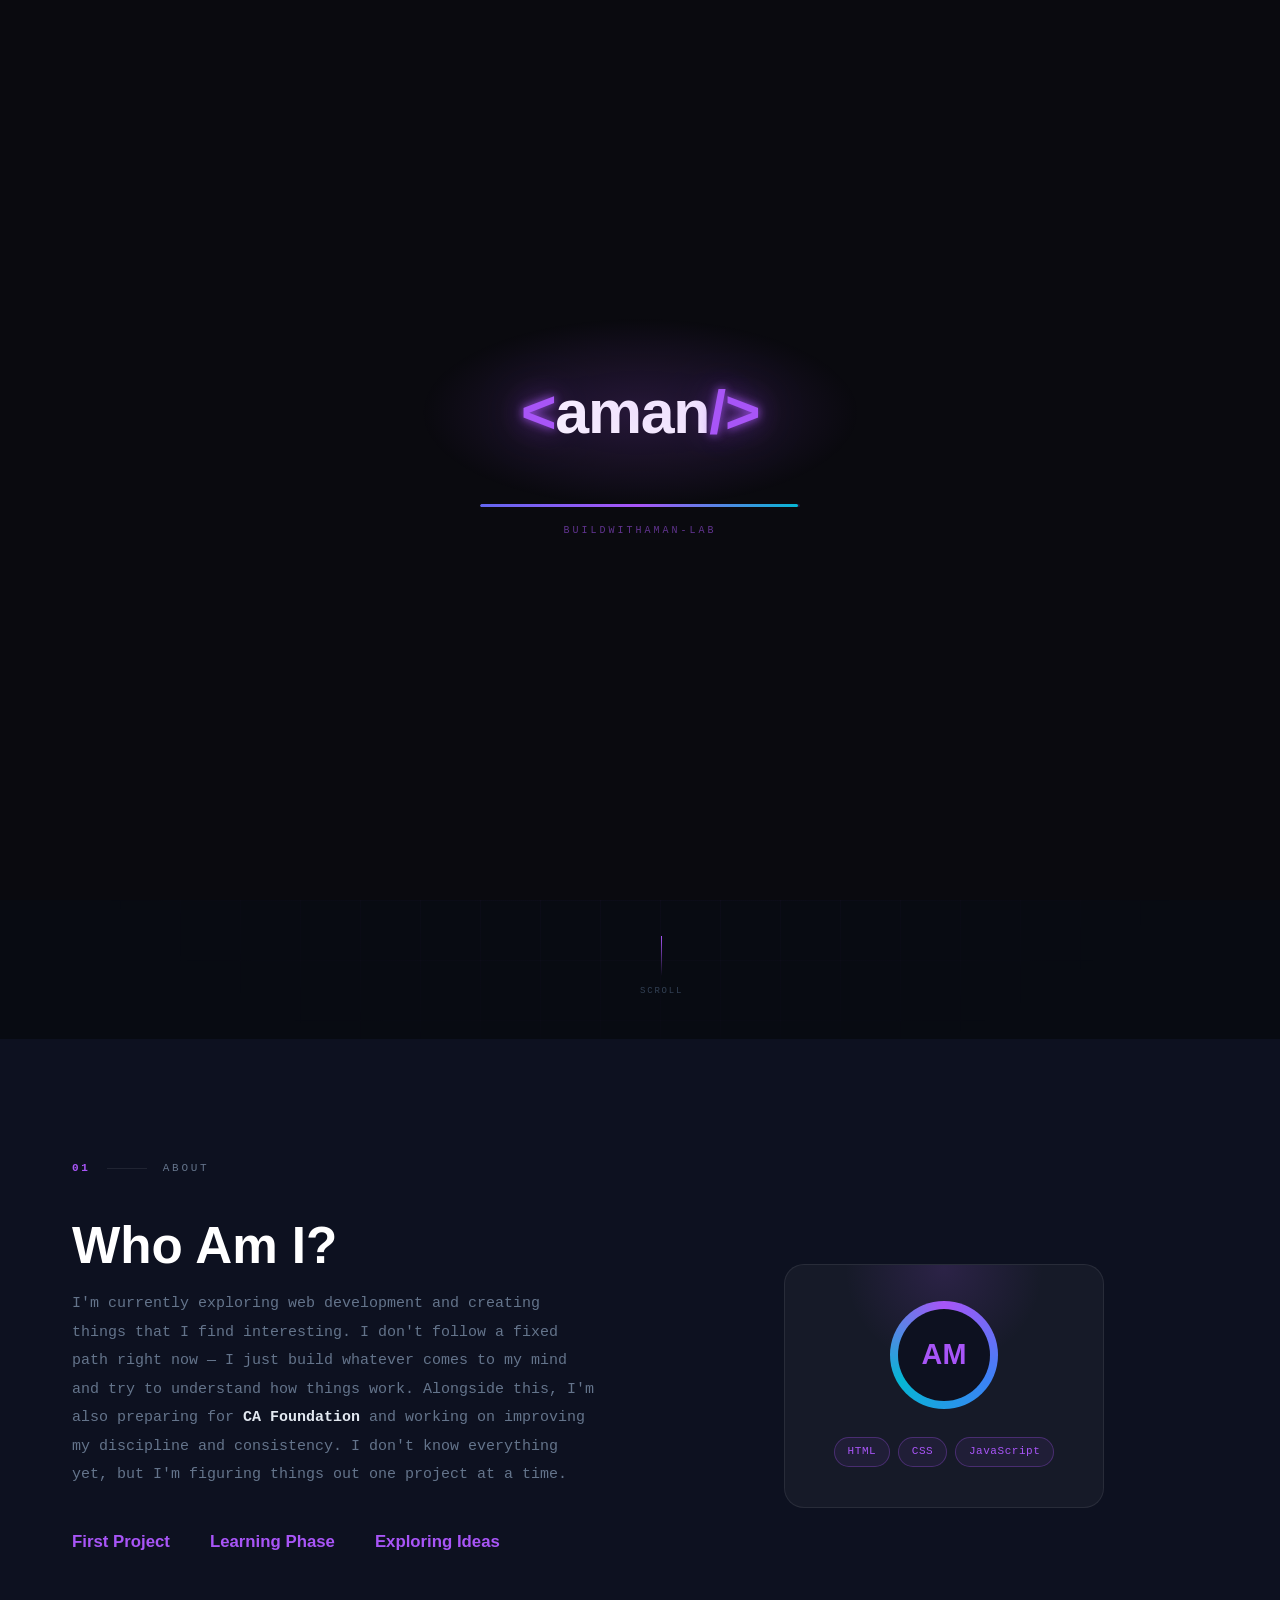
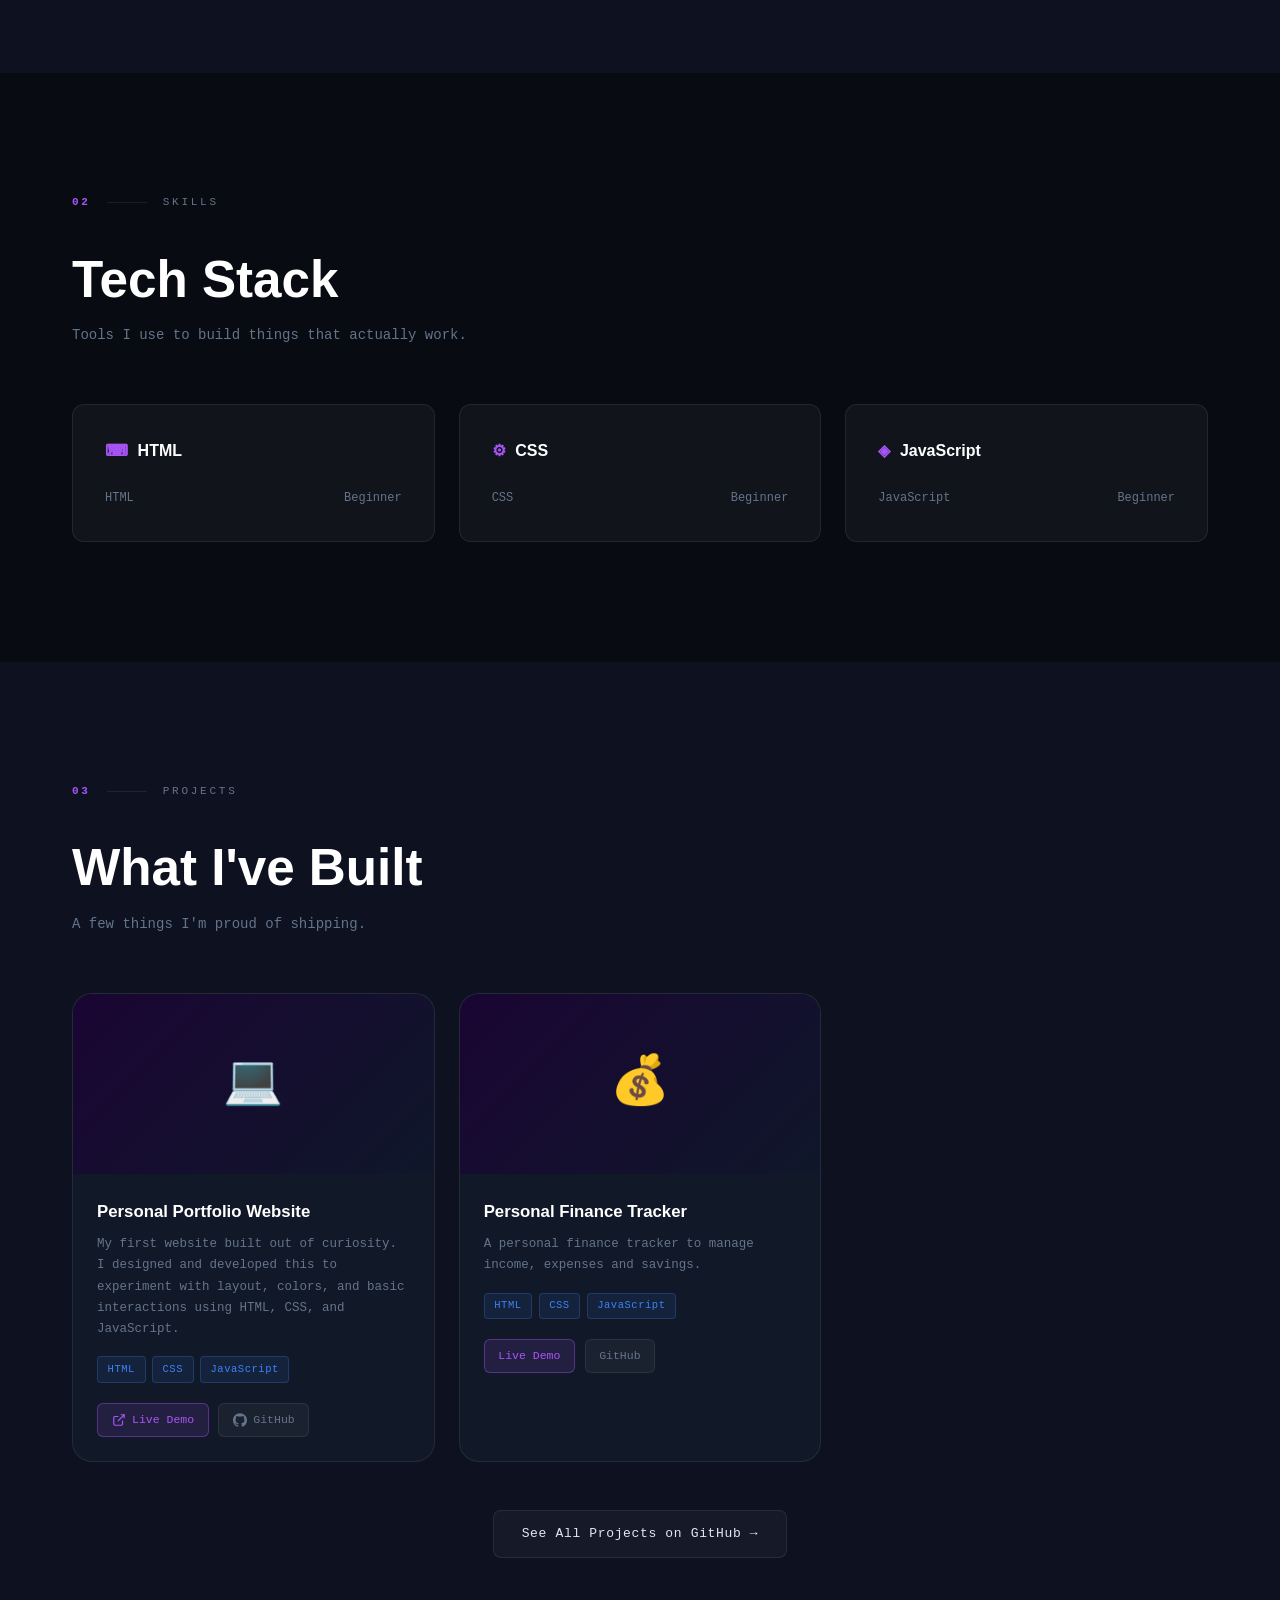
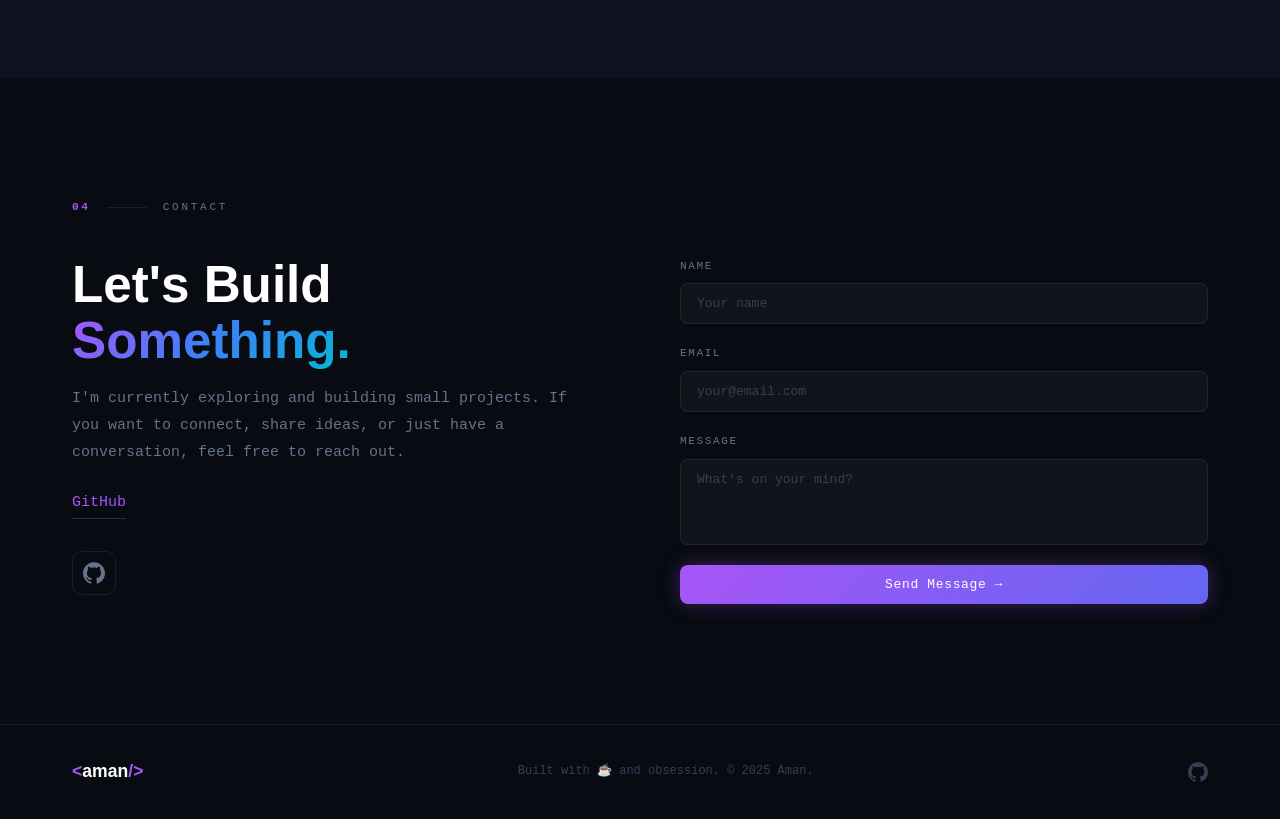
==== commit b06816d6: "💰 Finance Tracker project card added" ====
--- a/index.html
+++ b/index.html
@@ -241,6 +241,32 @@
             </div>
           </div>
         </div>
+        <div class="project-card reveal">
+  <div class="project-img">
+    <div class="project-img-placeholder p1">
+      <span class="proj-icon">💰</span>
+    </div>
+    <div class="project-overlay">
+      <span>View Project</span>
+    </div>
+  </div>
+  <div class="project-body">
+    <h3 class="project-title">Personal Finance Tracker</h3>
+    <p class="project-desc">A personal finance tracker to manage 
+    income, expenses and savings.</p>
+    <div class="tech-stack">
+      <span class="tech-badge">HTML</span>
+      <span class="tech-badge">CSS</span>
+      <span class="tech-badge">JavaScript</span>
+    </div>
+    <div class="project-actions">
+      <a href="https://buildwithaman-lab.netlify.app/personal-finance-tracker/" 
+         target="_blank" class="proj-btn proj-btn-primary">Live Demo</a>
+      <a href="https://github.com/buildwithaman-lab" 
+         target="_blank" class="proj-btn">GitHub</a>
+    </div>
+  </div>
+</div>
 
       </div>
 
